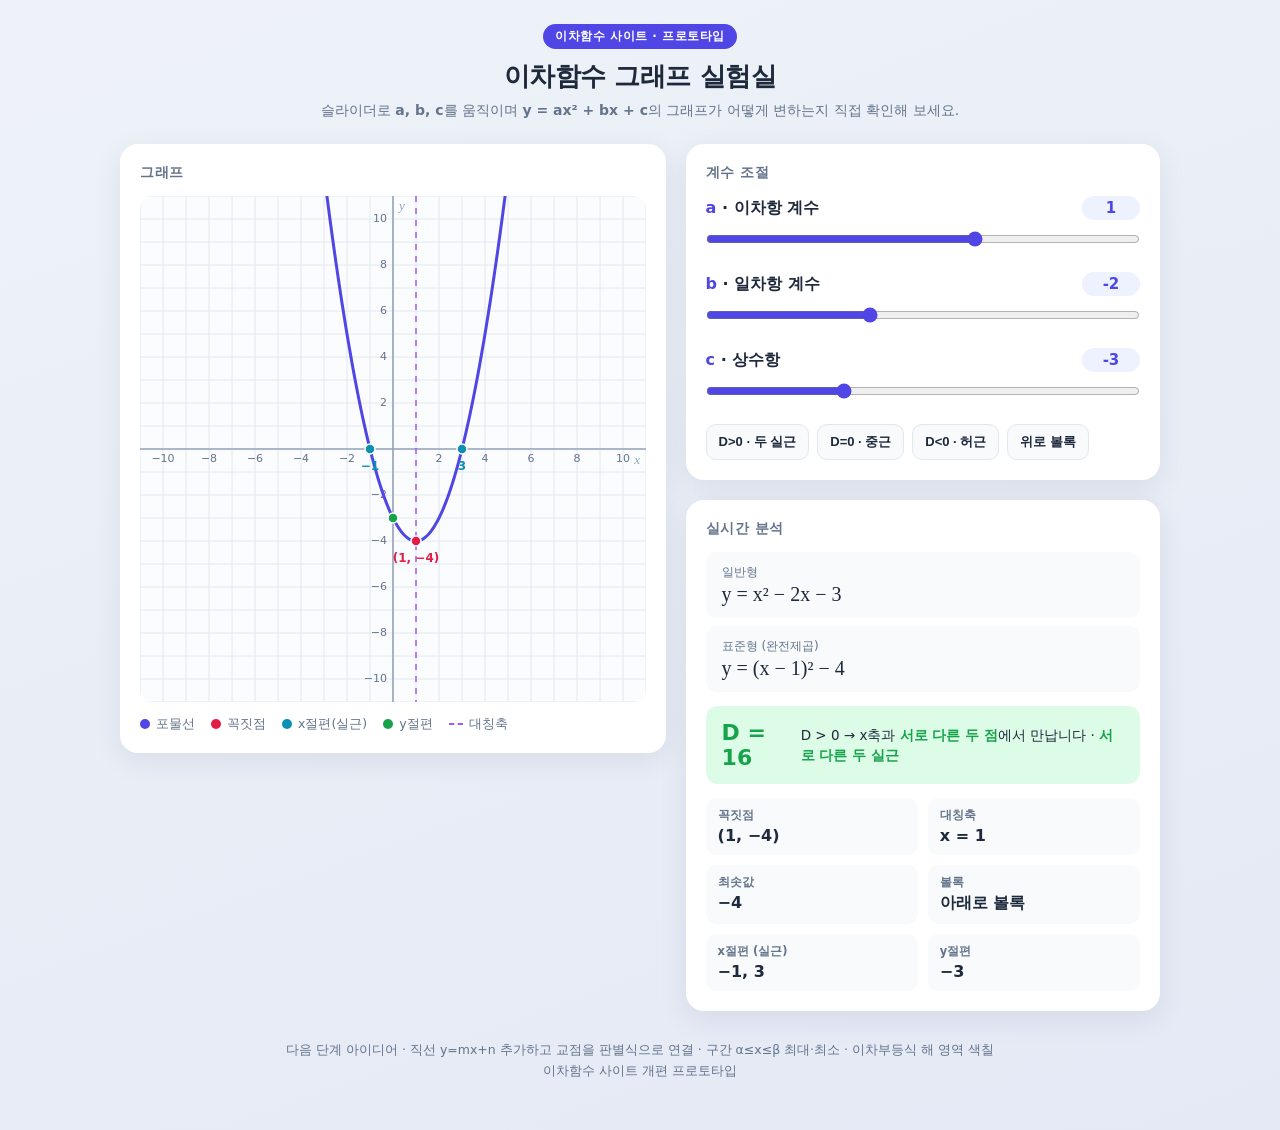
==== grapher.html @ b16ef1cd "Add interactive quadratic function grapher prototype 이차함수 사이트 개편의 핵심 기능 프로토타입. a·b·c 슬라이더로 y=ax²+bx+" ====
<!DOCTYPE html>
<html lang="ko">
<head>
<meta charset="UTF-8">
<meta name="viewport" content="width=device-width, initial-scale=1.0">
<title>이차함수 그래프 실험실</title>
<style>
    /* ===== 기본 리셋 ===== */
    * { margin: 0; padding: 0; box-sizing: border-box; }

    :root {
        --bg: #eef2f8;
        --card: #ffffff;
        --ink: #1e293b;
        --muted: #64748b;
        --line: #e2e8f0;
        --accent: #4f46e5;      /* 포물선 */
        --vertex: #e11d48;      /* 꼭짓점 */
        --root: #0891b2;        /* 근(x절편) */
        --yint: #16a34a;        /* y절편 */
        --axis-sym: #a855f7;    /* 대칭축 */
        --pos: #16a34a; --pos-bg: #dcfce7;
        --zero: #d97706; --zero-bg: #fef3c7;
        --neg: #e11d48; --neg-bg: #ffe4e6;
    }

    body {
        font-family: system-ui, 'Apple SD Gothic Neo', 'Malgun Gothic', sans-serif;
        background: linear-gradient(160deg, #eef2f8 0%, #e4e9f5 100%);
        color: var(--ink);
        min-height: 100vh;
        padding: 24px 16px 48px;
    }

    .wrap { max-width: 1040px; margin: 0 auto; }

    /* ===== 헤더 ===== */
    header { text-align: center; margin-bottom: 24px; }
    header h1 { font-size: 26px; letter-spacing: -0.5px; }
    header .tag {
        display: inline-block; margin-bottom: 10px; padding: 4px 12px;
        background: var(--accent); color: #fff; border-radius: 999px;
        font-size: 12px; font-weight: 700; letter-spacing: 0.5px;
    }
    header p { color: var(--muted); margin-top: 8px; font-size: 14px; }

    /* ===== 레이아웃 ===== */
    .layout { display: grid; grid-template-columns: 1fr; gap: 20px; }
    @media (min-width: 860px) {
        .layout { grid-template-columns: 1.15fr 1fr; align-items: start; }
    }

    .card {
        background: var(--card); border-radius: 18px; padding: 20px;
        box-shadow: 0 8px 30px rgba(30, 41, 59, 0.08);
    }
    .card h2 {
        font-size: 14px; color: var(--muted); font-weight: 700;
        margin-bottom: 14px; text-transform: uppercase; letter-spacing: 0.6px;
    }

    /* ===== 그래프 ===== */
    #graph {
        width: 100%; aspect-ratio: 1 / 1; display: block;
        border-radius: 12px; background: #fbfcfe;
    }
    .legend {
        display: flex; flex-wrap: wrap; gap: 12px 16px;
        margin-top: 14px; font-size: 12.5px; color: var(--muted);
    }
    .legend span { display: inline-flex; align-items: center; gap: 6px; }
    .dot { width: 10px; height: 10px; border-radius: 50%; display: inline-block; }
    .dash { width: 14px; height: 0; border-top: 2px dashed var(--axis-sym); display: inline-block; }

    /* ===== 슬라이더 ===== */
    .slider-row { margin-bottom: 18px; }
    .slider-row:last-child { margin-bottom: 0; }
    .slider-head {
        display: flex; justify-content: space-between; align-items: baseline;
        margin-bottom: 8px;
    }
    .slider-head label { font-weight: 700; font-size: 16px; }
    .slider-head .coef-name { color: var(--accent); }
    .chip {
        font-variant-numeric: tabular-nums; font-weight: 700;
        background: #eef2ff; color: var(--accent);
        padding: 3px 12px; border-radius: 999px; font-size: 15px; min-width: 58px; text-align: center;
    }
    input[type=range] { width: 100%; accent-color: var(--accent); height: 22px; cursor: pointer; }

    .presets { display: flex; flex-wrap: wrap; gap: 8px; margin-top: 18px; }
    .presets button {
        border: 1px solid var(--line); background: #f8fafc; color: var(--ink);
        padding: 8px 12px; border-radius: 10px; cursor: pointer; font-size: 13px;
        font-weight: 600; transition: all .15s ease;
    }
    .presets button:hover { border-color: var(--accent); color: var(--accent); background: #eef2ff; }

    /* ===== 정보 패널 ===== */
    .info-card { margin-top: 20px; }
    .formula {
        font-family: 'Cambria Math', 'Times New Roman', Georgia, serif;
        font-size: 20px; background: #f8fafc; border-radius: 10px;
        padding: 12px 16px; margin-bottom: 8px; overflow-x: auto; white-space: nowrap;
    }
    .formula .lbl { font-family: system-ui, sans-serif; font-size: 12px; color: var(--muted); display: block; margin-bottom: 2px; }

    .stat-grid { display: grid; grid-template-columns: 1fr 1fr; gap: 10px; margin-top: 14px; }
    .stat {
        background: #f8fafc; border-radius: 10px; padding: 10px 12px;
    }
    .stat .k { font-size: 11.5px; color: var(--muted); font-weight: 700; }
    .stat .v { font-size: 16px; font-weight: 700; margin-top: 3px; font-variant-numeric: tabular-nums; }

    .disc {
        margin-top: 14px; padding: 14px 16px; border-radius: 12px;
        display: flex; align-items: center; gap: 14px;
    }
    .disc.pos { background: var(--pos-bg); }
    .disc.zero { background: var(--zero-bg); }
    .disc.neg { background: var(--neg-bg); }
    .disc .big { font-size: 22px; font-weight: 800; font-variant-numeric: tabular-nums; }
    .disc.pos .big, .disc.pos .desc b { color: var(--pos); }
    .disc.zero .big, .disc.zero .desc b { color: var(--zero); }
    .disc.neg .big, .disc.neg .desc b { color: var(--neg); }
    .disc .desc { font-size: 13.5px; line-height: 1.5; }

    .warn { margin-top: 14px; padding: 12px 16px; border-radius: 10px;
        background: var(--zero-bg); color: var(--zero); font-weight: 700; font-size: 14px; display: none; }

    footer { text-align: center; color: var(--muted); font-size: 12.5px; margin-top: 28px; line-height: 1.7; }
    sup { font-size: 0.7em; }
</style>
</head>
<body>
<div class="wrap">
    <header>
        <span class="tag">이차함수 사이트 · 프로토타입</span>
        <h1>이차함수 그래프 실험실</h1>
        <p>슬라이더로 <b>a, b, c</b>를 움직이며 <b>y = ax² + bx + c</b>의 그래프가 어떻게 변하는지 직접 확인해 보세요.</p>
    </header>

    <div class="layout">
        <!-- 왼쪽: 그래프 -->
        <div class="card">
            <h2>그래프</h2>
            <canvas id="graph"></canvas>
            <div class="legend">
                <span><i class="dot" style="background:var(--accent)"></i>포물선</span>
                <span><i class="dot" style="background:var(--vertex)"></i>꼭짓점</span>
                <span><i class="dot" style="background:var(--root)"></i>x절편(실근)</span>
                <span><i class="dot" style="background:var(--yint)"></i>y절편</span>
                <span><i class="dash"></i>대칭축</span>
            </div>
        </div>

        <!-- 오른쪽: 컨트롤 + 정보 -->
        <div>
            <div class="card">
                <h2>계수 조절</h2>
                <div class="slider-row">
                    <div class="slider-head">
                        <label><span class="coef-name">a</span> · 이차항 계수</label>
                        <span class="chip" id="chip-a">1</span>
                    </div>
                    <input type="range" id="a" min="-4" max="4" step="0.5" value="1">
                </div>
                <div class="slider-row">
                    <div class="slider-head">
                        <label><span class="coef-name">b</span> · 일차항 계수</label>
                        <span class="chip" id="chip-b">-2</span>
                    </div>
                    <input type="range" id="b" min="-8" max="8" step="0.5" value="-2">
                </div>
                <div class="slider-row">
                    <div class="slider-head">
                        <label><span class="coef-name">c</span> · 상수항</label>
                        <span class="chip" id="chip-c">-3</span>
                    </div>
                    <input type="range" id="c" min="-8" max="8" step="0.5" value="-3">
                </div>

                <div class="presets">
                    <button data-a="1" data-b="-2" data-c="-3">D&gt;0 · 두 실근</button>
                    <button data-a="1" data-b="-2" data-c="1">D=0 · 중근</button>
                    <button data-a="1" data-b="0" data-c="2">D&lt;0 · 허근</button>
                    <button data-a="-1" data-b="2" data-c="1">위로 볼록</button>
                </div>
            </div>

            <div class="card info-card">
                <h2>실시간 분석</h2>
                <div class="formula"><span class="lbl">일반형</span><span id="f-general">y = x² − 2x − 3</span></div>
                <div class="formula"><span class="lbl">표준형 (완전제곱)</span><span id="f-standard">y = (x − 1)² − 4</span></div>

                <div class="disc pos" id="disc">
                    <div class="big" id="disc-val">D = 16</div>
                    <div class="desc" id="disc-desc"></div>
                </div>

                <div class="stat-grid">
                    <div class="stat"><div class="k">꼭짓점</div><div class="v" id="s-vertex">(1, −4)</div></div>
                    <div class="stat"><div class="k">대칭축</div><div class="v" id="s-axis">x = 1</div></div>
                    <div class="stat"><div class="k" id="s-ext-k">최솟값</div><div class="v" id="s-ext">−4</div></div>
                    <div class="stat"><div class="k">볼록</div><div class="v" id="s-convex">아래로 볼록</div></div>
                    <div class="stat"><div class="k">x절편 (실근)</div><div class="v" id="s-roots">−1, 3</div></div>
                    <div class="stat"><div class="k">y절편</div><div class="v" id="s-yint">−3</div></div>
                </div>

                <div class="warn" id="warn">⚠ a = 0 이면 이차함수가 아니에요 (직선이 됩니다).</div>
            </div>
        </div>
    </div>

    <footer>
        다음 단계 아이디어 · 직선 y=mx+n 추가하고 교점을 판별식으로 연결 · 구간 α≤x≤β 최대·최소 · 이차부등식 해 영역 색칠<br>
        이차함수 사이트 개편 프로토타입
    </footer>
</div>

<script>
/* ============================================================
   이차함수 그래프 실험실 - 메인 스크립트
   ============================================================ */
const canvas = document.getElementById('graph');
const ctx = canvas.getContext('2d');

/* 계수 상태 */
let a = 1, b = -2, c = -3;

const VIEW = 11;           // 화면 중심에서 가장자리까지 보이는 단위 수
let W, H, cx, cy, ppu;     // 캔버스 크기 / 원점 픽셀좌표 / 단위당 픽셀

/* ----- 숫자 포맷: 소수 2자리 반올림 후 정리 ----- */
function fmt(n) {
    // 부호에 무관하게 0에서 먼 쪽으로 반올림 (음수 .5 처리 일관성)
    const r = Math.sign(n) * Math.round(Math.abs(n) * 100) / 100;
    if (Object.is(r, -0) || r === 0) return '0';
    return String(r);
}
/* 음수 부호를 보기 좋은 − 로 */
const minus = s => String(s).replace('-', '−');

/* ----- 캔버스 크기(레티나 대응) ----- */
function resize() {
    const dpr = window.devicePixelRatio || 1;
    const size = canvas.clientWidth;
    W = size; H = size;
    canvas.width = size * dpr;
    canvas.height = size * dpr;
    ctx.setTransform(dpr, 0, 0, dpr, 0, 0);
    cx = W / 2; cy = H / 2;
    ppu = (Math.min(W, H) / 2) / VIEW;
    draw();
}

/* 월드 좌표 → 픽셀 좌표 */
const wx = x => cx + x * ppu;
const wy = y => cy - y * ppu;

/* ----- 그리드 & 축 ----- */
function drawGrid() {
    const xmin = Math.ceil(-cx / ppu), xmax = Math.floor((W - cx) / ppu);
    const ymin = Math.ceil(-(H - cy) / ppu), ymax = Math.floor(cy / ppu);

    ctx.lineWidth = 1;
    ctx.strokeStyle = '#e2e8f0';
    for (let i = xmin; i <= xmax; i++) {
        ctx.beginPath(); ctx.moveTo(wx(i), 0); ctx.lineTo(wx(i), H); ctx.stroke();
    }
    for (let j = ymin; j <= ymax; j++) {
        ctx.beginPath(); ctx.moveTo(0, wy(j)); ctx.lineTo(W, wy(j)); ctx.stroke();
    }

    /* 좌표축 */
    ctx.lineWidth = 1.6; ctx.strokeStyle = '#94a3b8';
    ctx.beginPath(); ctx.moveTo(0, cy); ctx.lineTo(W, cy); ctx.stroke();   // x축
    ctx.beginPath(); ctx.moveTo(cx, 0); ctx.lineTo(cx, H); ctx.stroke();   // y축

    /* 눈금 숫자 (2칸마다) */
    ctx.fillStyle = '#64748b'; ctx.font = '11px system-ui';
    ctx.textAlign = 'center'; ctx.textBaseline = 'top';
    for (let i = xmin; i <= xmax; i++) {
        if (i !== 0 && i % 2 === 0) ctx.fillText(minus(i), wx(i), cy + 5);
    }
    ctx.textAlign = 'right'; ctx.textBaseline = 'middle';
    for (let j = ymin; j <= ymax; j++) {
        if (j !== 0 && j % 2 === 0) ctx.fillText(minus(j), cx - 6, wy(j));
    }
    /* 축 이름 */
    ctx.fillStyle = '#94a3b8'; ctx.font = 'italic 13px Georgia';
    ctx.textAlign = 'right'; ctx.textBaseline = 'top';
    ctx.fillText('x', W - 6, cy + 5);
    ctx.textAlign = 'left'; ctx.textBaseline = 'top';
    ctx.fillText('y', cx + 6, 4);
}

/* ----- 포물선 ----- */
function drawCurve() {
    ctx.lineWidth = 3; ctx.strokeStyle = '#4f46e5';
    ctx.lineJoin = 'round';
    ctx.beginPath();
    let started = false;
    for (let px = 0; px <= W; px++) {
        const x = (px - cx) / ppu;
        const y = a * x * x + b * x + c;
        const py = wy(y);
        if (!started) { ctx.moveTo(px, py); started = true; }
        else ctx.lineTo(px, py);
    }
    ctx.stroke();
}

/* 점 + 라벨 */
function marker(x, y, color, label, dy) {
    const px = wx(x), py = wy(y);
    ctx.fillStyle = color;
    ctx.beginPath(); ctx.arc(px, py, 5, 0, Math.PI * 2); ctx.fill();
    ctx.strokeStyle = '#fff'; ctx.lineWidth = 1.5; ctx.stroke();
    if (label) {
        ctx.fillStyle = color; ctx.font = '700 12px system-ui';
        ctx.textAlign = 'center'; ctx.textBaseline = 'middle';
        ctx.fillText(label, px, py + (dy || -14));
    }
}

/* ----- 전체 그리기 ----- */
function draw() {
    ctx.clearRect(0, 0, W, H);
    drawGrid();

    const isQuad = Math.abs(a) > 1e-9;
    drawCurve();

    if (isQuad) {
        const p = -b / (2 * a);          // 꼭짓점 x
        const q = c - (b * b) / (4 * a); // 꼭짓점 y
        const D = b * b - 4 * a * c;

        /* 대칭축 (점선) */
        ctx.save();
        ctx.setLineDash([6, 6]); ctx.lineWidth = 1.5; ctx.strokeStyle = '#a855f7';
        ctx.beginPath(); ctx.moveTo(wx(p), 0); ctx.lineTo(wx(p), H); ctx.stroke();
        ctx.restore();

        /* 실근 (x절편) */
        if (D >= 0) {
            const s = Math.sqrt(D);
            const r1 = (-b - s) / (2 * a), r2 = (-b + s) / (2 * a);
            marker(r1, 0, '#0891b2', minus(fmt(r1)), 18);
            if (D > 0) marker(r2, 0, '#0891b2', minus(fmt(r2)), 18);
        }
        /* y절편 */
        marker(0, c, '#16a34a', null);
        /* 꼭짓점 */
        marker(p, q, '#e11d48', '(' + minus(fmt(p)) + ', ' + minus(fmt(q)) + ')', a > 0 ? 18 : -14);
    }

    updatePanel(isQuad);
}

/* ----- 식(일반형) 문자열 ----- */
function generalStr(a, b, c) {
    let s = 'y = ';
    s += (a === 1 ? 'x²' : a === -1 ? '−x²' : minus(fmt(a)) + 'x²');
    if (b !== 0) s += (b > 0 ? ' + ' : ' − ') + (Math.abs(b) === 1 ? '' : fmt(Math.abs(b))) + 'x';
    if (c !== 0) s += (c > 0 ? ' + ' : ' − ') + fmt(Math.abs(c));
    return s;
}
/* ----- 식(표준형) 문자열 ----- */
function standardStr(a, p, q) {
    let s = 'y = ';
    s += (a === 1 ? '' : a === -1 ? '−' : minus(fmt(a)));
    if (fmt(p) === '0') s += 'x²';
    else s += '(x ' + (p > 0 ? '− ' + fmt(p) : '+ ' + fmt(-p)) + ')²';
    if (fmt(q) !== '0') s += (q > 0 ? ' + ' : ' − ') + fmt(Math.abs(q));
    return s;
}

/* ----- 정보 패널 갱신 ----- */
function updatePanel(isQuad) {
    const warn = document.getElementById('warn');
    if (!isQuad) {
        warn.style.display = 'block';
        document.getElementById('f-general').textContent = 'y = ' +
            (b !== 0 ? (Math.abs(b) === 1 ? (b < 0 ? '−x' : 'x') : minus(fmt(b)) + 'x') : '') +
            (c !== 0 ? (b !== 0 ? (c > 0 ? ' + ' : ' − ') + fmt(Math.abs(c)) : minus(fmt(c))) : (b === 0 ? '0' : ''));
        document.getElementById('f-standard').textContent = '(직선)';
        const disc = document.getElementById('disc');
        disc.className = 'disc zero';
        document.getElementById('disc-val').textContent = '—';
        document.getElementById('disc-desc').innerHTML = '<b>일차함수</b>이므로 판별식이 없습니다.';
        ['s-vertex','s-axis','s-ext','s-convex','s-roots','s-yint'].forEach(id =>
            document.getElementById(id).textContent = '—');
        return;
    }
    warn.style.display = 'none';

    const p = -b / (2 * a);
    const q = c - (b * b) / (4 * a);
    const D = b * b - 4 * a * c;

    document.getElementById('f-general').textContent = generalStr(a, b, c);
    document.getElementById('f-standard').textContent = standardStr(a, p, q);

    /* 판별식 배지 */
    const disc = document.getElementById('disc');
    document.getElementById('disc-val').textContent = 'D = ' + minus(fmt(D));
    if (D > 0) {
        disc.className = 'disc pos';
        document.getElementById('disc-desc').innerHTML = 'D &gt; 0 → x축과 <b>서로 다른 두 점</b>에서 만납니다 · <b>서로 다른 두 실근</b>';
    } else if (D === 0) {
        disc.className = 'disc zero';
        document.getElementById('disc-desc').innerHTML = 'D = 0 → x축에 <b>접합니다</b> · <b>중근</b> (한 점에서 만남)';
    } else {
        disc.className = 'disc neg';
        document.getElementById('disc-desc').innerHTML = 'D &lt; 0 → x축과 <b>만나지 않습니다</b> · <b>서로 다른 두 허근</b>';
    }

    /* 통계 */
    document.getElementById('s-vertex').textContent = '(' + minus(fmt(p)) + ', ' + minus(fmt(q)) + ')';
    document.getElementById('s-axis').textContent = 'x = ' + minus(fmt(p));
    document.getElementById('s-ext-k').textContent = a > 0 ? '최솟값' : '최댓값';
    document.getElementById('s-ext').textContent = minus(fmt(q));
    document.getElementById('s-convex').textContent = a > 0 ? '아래로 볼록' : '위로 볼록';

    if (D > 0) {
        const s = Math.sqrt(D);
        const r1 = (-b - s) / (2 * a), r2 = (-b + s) / (2 * a);
        const lo = Math.min(r1, r2), hi = Math.max(r1, r2);
        document.getElementById('s-roots').textContent = minus(fmt(lo)) + ', ' + minus(fmt(hi));
    } else if (D === 0) {
        document.getElementById('s-roots').textContent = minus(fmt(p)) + ' (중근)';
    } else {
        const re = -b / (2 * a), im = Math.sqrt(-D) / (2 * Math.abs(a));
        document.getElementById('s-roots').textContent = minus(fmt(re)) + ' ± ' + fmt(im) + 'i';
    }
    document.getElementById('s-yint').textContent = minus(fmt(c));
}

/* ----- 슬라이더 연결 ----- */
function bind(id, setter) {
    const el = document.getElementById(id);
    const chip = document.getElementById('chip-' + id);
    el.addEventListener('input', () => {
        setter(parseFloat(el.value));
        chip.textContent = minus(el.value);
        draw();
    });
}
bind('a', v => a = v);
bind('b', v => b = v);
bind('c', v => c = v);

/* ----- 프리셋 버튼 ----- */
document.querySelectorAll('.presets button').forEach(btn => {
    btn.addEventListener('click', () => {
        a = parseFloat(btn.dataset.a);
        b = parseFloat(btn.dataset.b);
        c = parseFloat(btn.dataset.c);
        ['a', 'b', 'c'].forEach(id => {
            const el = document.getElementById(id);
            el.value = { a, b, c }[id];
            document.getElementById('chip-' + id).textContent = minus(el.value);
        });
        draw();
    });
});

window.addEventListener('resize', resize);
resize();
</script>
</body>
</html>
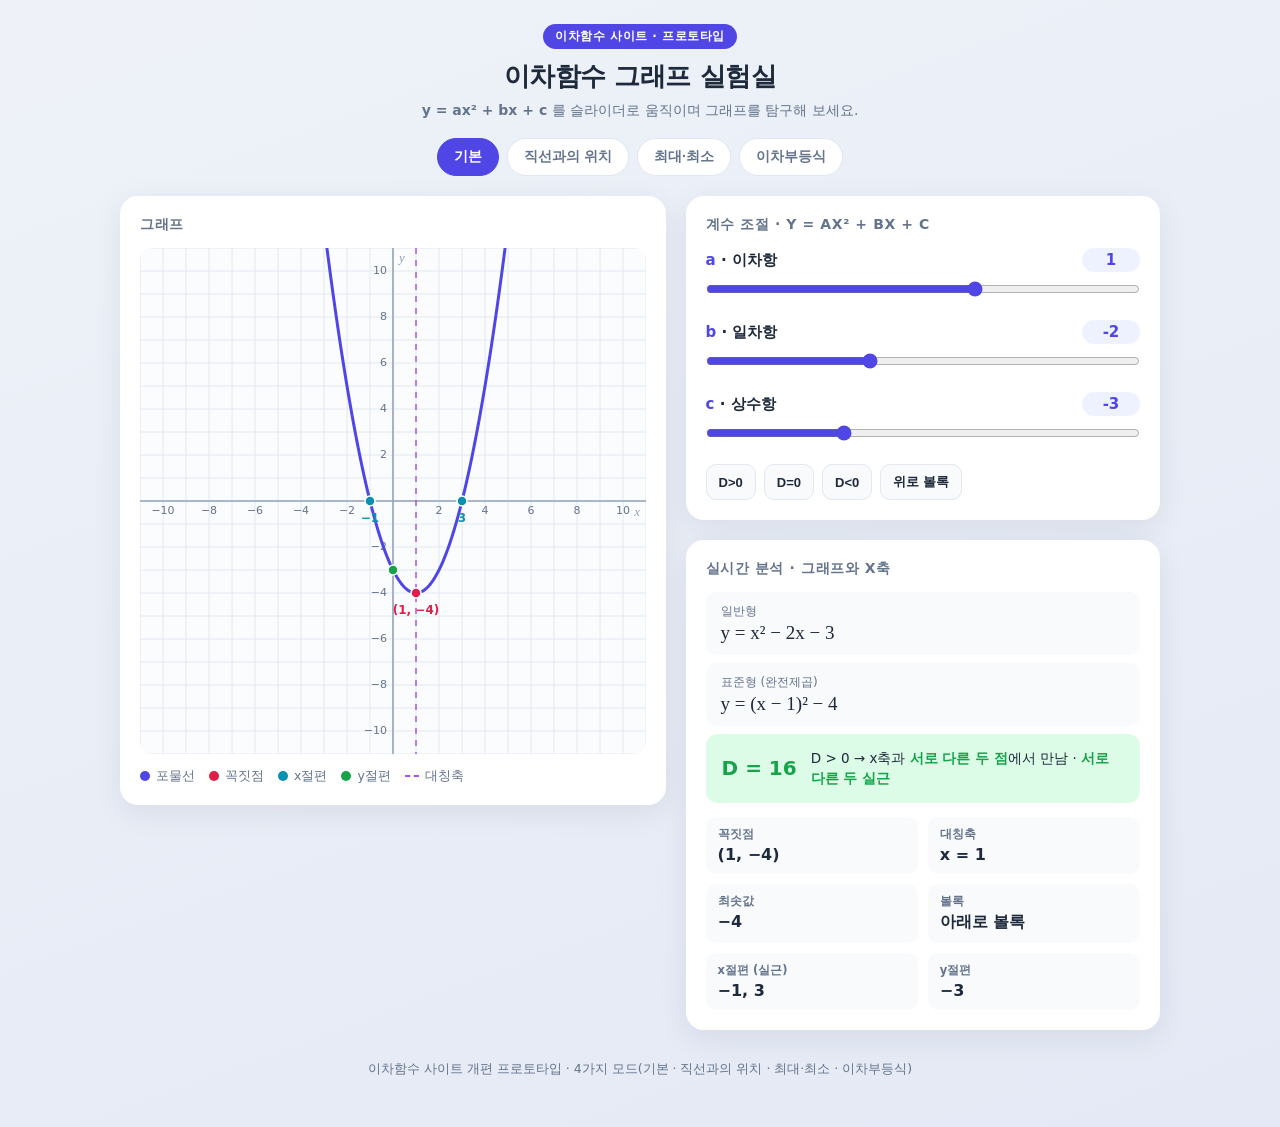
==== commit afcdc5df: "Expand grapher with line/max-min/inequality modes 그래퍼에 4가지 모드 탭 추가: - 직선과의 위치: y=mx+n 교점을 판별식 D′로 (서" ====
--- a/grapher.html
+++ b/grapher.html
@@ -5,131 +5,97 @@
 <meta name="viewport" content="width=device-width, initial-scale=1.0">
 <title>이차함수 그래프 실험실</title>
 <style>
-    /* ===== 기본 리셋 ===== */
     * { margin: 0; padding: 0; box-sizing: border-box; }
-
     :root {
-        --bg: #eef2f8;
-        --card: #ffffff;
-        --ink: #1e293b;
-        --muted: #64748b;
-        --line: #e2e8f0;
-        --accent: #4f46e5;      /* 포물선 */
-        --vertex: #e11d48;      /* 꼭짓점 */
-        --root: #0891b2;        /* 근(x절편) */
-        --yint: #16a34a;        /* y절편 */
-        --axis-sym: #a855f7;    /* 대칭축 */
-        --pos: #16a34a; --pos-bg: #dcfce7;
-        --zero: #d97706; --zero-bg: #fef3c7;
-        --neg: #e11d48; --neg-bg: #ffe4e6;
-    }
-
+        --bg: #eef2f8; --card: #ffffff; --ink: #1e293b; --muted: #64748b; --line: #e2e8f0;
+        --accent: #4f46e5; --vertex: #e11d48; --root: #0891b2; --yint: #16a34a; --axis-sym: #a855f7;
+        --line-c: #f59e0b; --xpt: #ea580c;
+        --pos: #16a34a; --pos-bg: #dcfce7; --zero: #d97706; --zero-bg: #fef3c7; --neg: #e11d48; --neg-bg: #ffe4e6;
+    }
     body {
         font-family: system-ui, 'Apple SD Gothic Neo', 'Malgun Gothic', sans-serif;
         background: linear-gradient(160deg, #eef2f8 0%, #e4e9f5 100%);
-        color: var(--ink);
-        min-height: 100vh;
-        padding: 24px 16px 48px;
-    }
-
+        color: var(--ink); min-height: 100vh; padding: 24px 16px 48px;
+    }
     .wrap { max-width: 1040px; margin: 0 auto; }
 
-    /* ===== 헤더 ===== */
-    header { text-align: center; margin-bottom: 24px; }
+    header { text-align: center; margin-bottom: 18px; }
     header h1 { font-size: 26px; letter-spacing: -0.5px; }
-    header .tag {
-        display: inline-block; margin-bottom: 10px; padding: 4px 12px;
-        background: var(--accent); color: #fff; border-radius: 999px;
-        font-size: 12px; font-weight: 700; letter-spacing: 0.5px;
-    }
+    header .tag { display: inline-block; margin-bottom: 10px; padding: 4px 12px; background: var(--accent);
+        color: #fff; border-radius: 999px; font-size: 12px; font-weight: 700; letter-spacing: 0.5px; }
     header p { color: var(--muted); margin-top: 8px; font-size: 14px; }
 
-    /* ===== 레이아웃 ===== */
+    /* 모드 탭 */
+    .tabs { display: flex; flex-wrap: wrap; gap: 8px; justify-content: center; margin-bottom: 20px; }
+    .tab {
+        border: 1px solid var(--line); background: #fff; color: var(--muted);
+        padding: 9px 16px; border-radius: 999px; cursor: pointer; font-size: 14px; font-weight: 700;
+        transition: all .15s ease;
+    }
+    .tab:hover { border-color: var(--accent); color: var(--accent); }
+    .tab.active { background: var(--accent); color: #fff; border-color: var(--accent); }
+
     .layout { display: grid; grid-template-columns: 1fr; gap: 20px; }
-    @media (min-width: 860px) {
-        .layout { grid-template-columns: 1.15fr 1fr; align-items: start; }
-    }
-
-    .card {
-        background: var(--card); border-radius: 18px; padding: 20px;
-        box-shadow: 0 8px 30px rgba(30, 41, 59, 0.08);
-    }
-    .card h2 {
-        font-size: 14px; color: var(--muted); font-weight: 700;
-        margin-bottom: 14px; text-transform: uppercase; letter-spacing: 0.6px;
-    }
-
-    /* ===== 그래프 ===== */
-    #graph {
-        width: 100%; aspect-ratio: 1 / 1; display: block;
-        border-radius: 12px; background: #fbfcfe;
-    }
-    .legend {
-        display: flex; flex-wrap: wrap; gap: 12px 16px;
-        margin-top: 14px; font-size: 12.5px; color: var(--muted);
-    }
+    @media (min-width: 860px) { .layout { grid-template-columns: 1.15fr 1fr; align-items: start; } }
+
+    .card { background: var(--card); border-radius: 18px; padding: 20px; box-shadow: 0 8px 30px rgba(30,41,59,0.08); }
+    .card + .card { margin-top: 20px; }
+    .card h2 { font-size: 14px; color: var(--muted); font-weight: 700; margin-bottom: 14px;
+        text-transform: uppercase; letter-spacing: 0.6px; }
+
+    #graph { width: 100%; aspect-ratio: 1 / 1; display: block; border-radius: 12px; background: #fbfcfe; }
+    .legend { display: flex; flex-wrap: wrap; gap: 10px 14px; margin-top: 14px; font-size: 12.5px; color: var(--muted); }
     .legend span { display: inline-flex; align-items: center; gap: 6px; }
     .dot { width: 10px; height: 10px; border-radius: 50%; display: inline-block; }
     .dash { width: 14px; height: 0; border-top: 2px dashed var(--axis-sym); display: inline-block; }
-
-    /* ===== 슬라이더 ===== */
-    .slider-row { margin-bottom: 18px; }
+    .bar { width: 12px; height: 10px; border-radius: 2px; display: inline-block; }
+
+    .slider-row { margin-bottom: 16px; }
     .slider-row:last-child { margin-bottom: 0; }
-    .slider-head {
-        display: flex; justify-content: space-between; align-items: baseline;
-        margin-bottom: 8px;
-    }
-    .slider-head label { font-weight: 700; font-size: 16px; }
+    .slider-head { display: flex; justify-content: space-between; align-items: baseline; margin-bottom: 6px; }
+    .slider-head label { font-weight: 700; font-size: 15px; }
     .slider-head .coef-name { color: var(--accent); }
-    .chip {
-        font-variant-numeric: tabular-nums; font-weight: 700;
-        background: #eef2ff; color: var(--accent);
-        padding: 3px 12px; border-radius: 999px; font-size: 15px; min-width: 58px; text-align: center;
-    }
+    .chip { font-variant-numeric: tabular-nums; font-weight: 700; background: #eef2ff; color: var(--accent);
+        padding: 3px 12px; border-radius: 999px; font-size: 15px; min-width: 58px; text-align: center; }
     input[type=range] { width: 100%; accent-color: var(--accent); height: 22px; cursor: pointer; }
 
-    .presets { display: flex; flex-wrap: wrap; gap: 8px; margin-top: 18px; }
-    .presets button {
+    .presets { display: flex; flex-wrap: wrap; gap: 8px; margin-top: 16px; }
+    .presets button, .ineq-btns button {
         border: 1px solid var(--line); background: #f8fafc; color: var(--ink);
-        padding: 8px 12px; border-radius: 10px; cursor: pointer; font-size: 13px;
-        font-weight: 600; transition: all .15s ease;
-    }
-    .presets button:hover { border-color: var(--accent); color: var(--accent); background: #eef2ff; }
-
-    /* ===== 정보 패널 ===== */
-    .info-card { margin-top: 20px; }
-    .formula {
-        font-family: 'Cambria Math', 'Times New Roman', Georgia, serif;
-        font-size: 20px; background: #f8fafc; border-radius: 10px;
-        padding: 12px 16px; margin-bottom: 8px; overflow-x: auto; white-space: nowrap;
-    }
+        padding: 8px 12px; border-radius: 10px; cursor: pointer; font-size: 13px; font-weight: 600; transition: all .15s ease; }
+    .presets button:hover, .ineq-btns button:hover { border-color: var(--accent); color: var(--accent); background: #eef2ff; }
+    .ineq-btns { display: grid; grid-template-columns: repeat(4,1fr); gap: 8px; }
+    .ineq-btns button.active { background: var(--accent); color: #fff; border-color: var(--accent); }
+
+    .mode-ctrl { display: none; }
+    .hint { font-size: 12.5px; color: var(--muted); margin-top: 10px; line-height: 1.5; }
+
+    .formula { font-family: 'Cambria Math','Times New Roman',Georgia,serif; font-size: 19px; background: #f8fafc;
+        border-radius: 10px; padding: 11px 15px; margin-bottom: 8px; overflow-x: auto; white-space: nowrap; }
     .formula .lbl { font-family: system-ui, sans-serif; font-size: 12px; color: var(--muted); display: block; margin-bottom: 2px; }
 
     .stat-grid { display: grid; grid-template-columns: 1fr 1fr; gap: 10px; margin-top: 14px; }
-    .stat {
-        background: #f8fafc; border-radius: 10px; padding: 10px 12px;
-    }
+    .stat { background: #f8fafc; border-radius: 10px; padding: 10px 12px; }
+    .stat.wide { grid-column: 1 / -1; }
     .stat .k { font-size: 11.5px; color: var(--muted); font-weight: 700; }
     .stat .v { font-size: 16px; font-weight: 700; margin-top: 3px; font-variant-numeric: tabular-nums; }
 
-    .disc {
-        margin-top: 14px; padding: 14px 16px; border-radius: 12px;
-        display: flex; align-items: center; gap: 14px;
-    }
-    .disc.pos { background: var(--pos-bg); }
-    .disc.zero { background: var(--zero-bg); }
-    .disc.neg { background: var(--neg-bg); }
-    .disc .big { font-size: 22px; font-weight: 800; font-variant-numeric: tabular-nums; }
+    .disc { margin-top: 6px; padding: 14px 16px; border-radius: 12px; display: flex; align-items: center; gap: 14px; }
+    .disc.pos { background: var(--pos-bg); } .disc.zero { background: var(--zero-bg); } .disc.neg { background: var(--neg-bg); }
+    .disc .big { font-size: 20px; font-weight: 800; font-variant-numeric: tabular-nums; white-space: nowrap; }
     .disc.pos .big, .disc.pos .desc b { color: var(--pos); }
     .disc.zero .big, .disc.zero .desc b { color: var(--zero); }
     .disc.neg .big, .disc.neg .desc b { color: var(--neg); }
     .disc .desc { font-size: 13.5px; line-height: 1.5; }
 
-    .warn { margin-top: 14px; padding: 12px 16px; border-radius: 10px;
-        background: var(--zero-bg); color: var(--zero); font-weight: 700; font-size: 14px; display: none; }
+    .sol { margin-top: 6px; padding: 16px; border-radius: 12px; background: #eef2ff; text-align: center; }
+    .sol .k { font-size: 12px; color: var(--muted); font-weight: 700; }
+    .sol .v { font-size: 22px; font-weight: 800; color: var(--accent); margin-top: 6px; font-variant-numeric: tabular-nums; }
+
+    .warn { margin-top: 12px; padding: 12px 16px; border-radius: 10px; background: var(--zero-bg);
+        color: var(--zero); font-weight: 700; font-size: 14px; }
 
     footer { text-align: center; color: var(--muted); font-size: 12.5px; margin-top: 28px; line-height: 1.7; }
-    sup { font-size: 0.7em; }
 </style>
 </head>
 <body>
@@ -137,185 +103,179 @@
     <header>
         <span class="tag">이차함수 사이트 · 프로토타입</span>
         <h1>이차함수 그래프 실험실</h1>
-        <p>슬라이더로 <b>a, b, c</b>를 움직이며 <b>y = ax² + bx + c</b>의 그래프가 어떻게 변하는지 직접 확인해 보세요.</p>
+        <p><b>y = ax² + bx + c</b> 를 슬라이더로 움직이며 그래프를 탐구해 보세요.</p>
     </header>
+
+    <div class="tabs" id="tabs">
+        <button class="tab active" data-mode="basic">기본</button>
+        <button class="tab" data-mode="line">직선과의 위치</button>
+        <button class="tab" data-mode="minmax">최대·최소</button>
+        <button class="tab" data-mode="ineq">이차부등식</button>
+    </div>
 
     <div class="layout">
         <!-- 왼쪽: 그래프 -->
         <div class="card">
             <h2>그래프</h2>
             <canvas id="graph"></canvas>
-            <div class="legend">
-                <span><i class="dot" style="background:var(--accent)"></i>포물선</span>
-                <span><i class="dot" style="background:var(--vertex)"></i>꼭짓점</span>
-                <span><i class="dot" style="background:var(--root)"></i>x절편(실근)</span>
-                <span><i class="dot" style="background:var(--yint)"></i>y절편</span>
-                <span><i class="dash"></i>대칭축</span>
-            </div>
+            <div class="legend" id="legend"></div>
         </div>
 
         <!-- 오른쪽: 컨트롤 + 정보 -->
         <div>
             <div class="card">
-                <h2>계수 조절</h2>
+                <h2>계수 조절 · y = ax² + bx + c</h2>
                 <div class="slider-row">
-                    <div class="slider-head">
-                        <label><span class="coef-name">a</span> · 이차항 계수</label>
-                        <span class="chip" id="chip-a">1</span>
+                    <div class="slider-head"><label><span class="coef-name">a</span> · 이차항</label><span class="chip" id="chip-a">1</span></div>
+                    <input type="range" id="a" min="-4" max="4" step="0.5" value="1">
+                </div>
+                <div class="slider-row">
+                    <div class="slider-head"><label><span class="coef-name">b</span> · 일차항</label><span class="chip" id="chip-b">-2</span></div>
+                    <input type="range" id="b" min="-8" max="8" step="0.5" value="-2">
+                </div>
+                <div class="slider-row">
+                    <div class="slider-head"><label><span class="coef-name">c</span> · 상수항</label><span class="chip" id="chip-c">-3</span></div>
+                    <input type="range" id="c" min="-8" max="8" step="0.5" value="-3">
+                </div>
+                <div class="presets">
+                    <button data-a="1" data-b="-2" data-c="-3">D&gt;0</button>
+                    <button data-a="1" data-b="-2" data-c="1">D=0</button>
+                    <button data-a="1" data-b="0" data-c="2">D&lt;0</button>
+                    <button data-a="-1" data-b="2" data-c="1">위로 볼록</button>
+                </div>
+
+                <!-- 직선 모드 컨트롤 -->
+                <div class="mode-ctrl" id="ctrl-line" style="margin-top:18px;border-top:1px solid var(--line);padding-top:16px">
+                    <div class="slider-row">
+                        <div class="slider-head"><label style="color:var(--line-c)">m · 직선 기울기</label><span class="chip" id="chip-m" style="background:#fef3c7;color:#b45309">1</span></div>
+                        <input type="range" id="m" min="-6" max="6" step="0.5" value="1" style="accent-color:var(--line-c)">
                     </div>
-                    <input type="range" id="a" min="-4" max="4" step="0.5" value="1">
-                </div>
-                <div class="slider-row">
-                    <div class="slider-head">
-                        <label><span class="coef-name">b</span> · 일차항 계수</label>
-                        <span class="chip" id="chip-b">-2</span>
+                    <div class="slider-row">
+                        <div class="slider-head"><label style="color:var(--line-c)">n · 직선 y절편</label><span class="chip" id="chip-n" style="background:#fef3c7;color:#b45309">0</span></div>
+                        <input type="range" id="n" min="-8" max="8" step="0.5" value="0" style="accent-color:var(--line-c)">
                     </div>
-                    <input type="range" id="b" min="-8" max="8" step="0.5" value="-2">
-                </div>
-                <div class="slider-row">
-                    <div class="slider-head">
-                        <label><span class="coef-name">c</span> · 상수항</label>
-                        <span class="chip" id="chip-c">-3</span>
+                    <p class="hint">직선 <b>y = mx + n</b> 과 포물선의 교점은 <b>ax²+(b−m)x+(c−n)=0</b> 의 실근. 판별식 D′ 로 위치 관계가 결정됩니다.</p>
+                </div>
+
+                <!-- 최대·최소 모드 컨트롤 -->
+                <div class="mode-ctrl" id="ctrl-minmax" style="margin-top:18px;border-top:1px solid var(--line);padding-top:16px">
+                    <div class="slider-row">
+                        <div class="slider-head"><label>α · 구간 왼쪽 끝</label><span class="chip" id="chip-alpha">-1</span></div>
+                        <input type="range" id="alpha" min="-8" max="8" step="0.5" value="-1">
                     </div>
-                    <input type="range" id="c" min="-8" max="8" step="0.5" value="-3">
-                </div>
-
-                <div class="presets">
-                    <button data-a="1" data-b="-2" data-c="-3">D&gt;0 · 두 실근</button>
-                    <button data-a="1" data-b="-2" data-c="1">D=0 · 중근</button>
-                    <button data-a="1" data-b="0" data-c="2">D&lt;0 · 허근</button>
-                    <button data-a="-1" data-b="2" data-c="1">위로 볼록</button>
+                    <div class="slider-row">
+                        <div class="slider-head"><label>β · 구간 오른쪽 끝</label><span class="chip" id="chip-beta">3</span></div>
+                        <input type="range" id="beta" min="-8" max="8" step="0.5" value="3">
+                    </div>
+                    <p class="hint">구간 <b>α ≤ x ≤ β</b> 에서의 최댓값·최솟값. 꼭짓점이 구간 안/밖인지에 따라 값이 달라집니다.</p>
+                </div>
+
+                <!-- 이차부등식 모드 컨트롤 -->
+                <div class="mode-ctrl" id="ctrl-ineq" style="margin-top:18px;border-top:1px solid var(--line);padding-top:16px">
+                    <div class="ineq-btns" id="ineq-btns">
+                        <button data-type="gt" class="active">&gt; 0</button>
+                        <button data-type="ge">≥ 0</button>
+                        <button data-type="lt">&lt; 0</button>
+                        <button data-type="le">≤ 0</button>
+                    </div>
+                    <p class="hint">부등식을 만족하는 <b>x의 범위</b>가 그래프에 색칠됩니다. (a·판별식·등호에 따라 해가 달라짐)</p>
                 </div>
             </div>
 
-            <div class="card info-card">
-                <h2>실시간 분석</h2>
-                <div class="formula"><span class="lbl">일반형</span><span id="f-general">y = x² − 2x − 3</span></div>
-                <div class="formula"><span class="lbl">표준형 (완전제곱)</span><span id="f-standard">y = (x − 1)² − 4</span></div>
-
-                <div class="disc pos" id="disc">
-                    <div class="big" id="disc-val">D = 16</div>
-                    <div class="desc" id="disc-desc"></div>
-                </div>
-
-                <div class="stat-grid">
-                    <div class="stat"><div class="k">꼭짓점</div><div class="v" id="s-vertex">(1, −4)</div></div>
-                    <div class="stat"><div class="k">대칭축</div><div class="v" id="s-axis">x = 1</div></div>
-                    <div class="stat"><div class="k" id="s-ext-k">최솟값</div><div class="v" id="s-ext">−4</div></div>
-                    <div class="stat"><div class="k">볼록</div><div class="v" id="s-convex">아래로 볼록</div></div>
-                    <div class="stat"><div class="k">x절편 (실근)</div><div class="v" id="s-roots">−1, 3</div></div>
-                    <div class="stat"><div class="k">y절편</div><div class="v" id="s-yint">−3</div></div>
-                </div>
-
-                <div class="warn" id="warn">⚠ a = 0 이면 이차함수가 아니에요 (직선이 됩니다).</div>
+            <div class="card">
+                <h2 id="analysis-title">실시간 분석</h2>
+                <div id="analysis"></div>
             </div>
         </div>
     </div>
 
-    <footer>
-        다음 단계 아이디어 · 직선 y=mx+n 추가하고 교점을 판별식으로 연결 · 구간 α≤x≤β 최대·최소 · 이차부등식 해 영역 색칠<br>
-        이차함수 사이트 개편 프로토타입
-    </footer>
+    <footer>이차함수 사이트 개편 프로토타입 · 4가지 모드(기본 · 직선과의 위치 · 최대·최소 · 이차부등식)</footer>
 </div>
 
 <script>
 /* ============================================================
-   이차함수 그래프 실험실 - 메인 스크립트
+   이차함수 그래프 실험실
    ============================================================ */
 const canvas = document.getElementById('graph');
 const ctx = canvas.getContext('2d');
 
-/* 계수 상태 */
-let a = 1, b = -2, c = -3;
-
-const VIEW = 11;           // 화면 중심에서 가장자리까지 보이는 단위 수
-let W, H, cx, cy, ppu;     // 캔버스 크기 / 원점 픽셀좌표 / 단위당 픽셀
-
-/* ----- 숫자 포맷: 소수 2자리 반올림 후 정리 ----- */
-function fmt(n) {
-    // 부호에 무관하게 0에서 먼 쪽으로 반올림 (음수 .5 처리 일관성)
-    const r = Math.sign(n) * Math.round(Math.abs(n) * 100) / 100;
+/* ---- 상태 ---- */
+let a = 1, b = -2, c = -3;   // 포물선
+let m = 1, n = 0;            // 직선
+let alpha = -1, beta = 3;    // 구간
+let ineqType = 'gt';         // 부등식 종류
+let mode = 'basic';
+
+const f = x => a * x * x + b * x + c;
+
+const VIEW = 11;
+let W, H, cx, cy, ppu;
+
+/* ---- 유틸 ---- */
+function fmt(v) {
+    const r = Math.sign(v) * Math.round(Math.abs(v) * 100) / 100;
     if (Object.is(r, -0) || r === 0) return '0';
     return String(r);
 }
-/* 음수 부호를 보기 좋은 − 로 */
-const minus = s => String(s).replace('-', '−');
-
-/* ----- 캔버스 크기(레티나 대응) ----- */
+const minus = s => String(s).replace(/-/g, '−');
+
+/* ---- 캔버스(레티나) ---- */
 function resize() {
     const dpr = window.devicePixelRatio || 1;
     const size = canvas.clientWidth;
     W = size; H = size;
-    canvas.width = size * dpr;
-    canvas.height = size * dpr;
+    canvas.width = size * dpr; canvas.height = size * dpr;
     ctx.setTransform(dpr, 0, 0, dpr, 0, 0);
     cx = W / 2; cy = H / 2;
     ppu = (Math.min(W, H) / 2) / VIEW;
     draw();
 }
-
-/* 월드 좌표 → 픽셀 좌표 */
 const wx = x => cx + x * ppu;
 const wy = y => cy - y * ppu;
-
-/* ----- 그리드 & 축 ----- */
+const visL = () => (0 - cx) / ppu;
+const visR = () => (W - cx) / ppu;
+
+/* ---- 그리드 & 축 ---- */
 function drawGrid() {
     const xmin = Math.ceil(-cx / ppu), xmax = Math.floor((W - cx) / ppu);
     const ymin = Math.ceil(-(H - cy) / ppu), ymax = Math.floor(cy / ppu);
-
-    ctx.lineWidth = 1;
-    ctx.strokeStyle = '#e2e8f0';
-    for (let i = xmin; i <= xmax; i++) {
-        ctx.beginPath(); ctx.moveTo(wx(i), 0); ctx.lineTo(wx(i), H); ctx.stroke();
-    }
-    for (let j = ymin; j <= ymax; j++) {
-        ctx.beginPath(); ctx.moveTo(0, wy(j)); ctx.lineTo(W, wy(j)); ctx.stroke();
-    }
-
-    /* 좌표축 */
+    ctx.lineWidth = 1; ctx.strokeStyle = '#e2e8f0';
+    for (let i = xmin; i <= xmax; i++) { ctx.beginPath(); ctx.moveTo(wx(i), 0); ctx.lineTo(wx(i), H); ctx.stroke(); }
+    for (let j = ymin; j <= ymax; j++) { ctx.beginPath(); ctx.moveTo(0, wy(j)); ctx.lineTo(W, wy(j)); ctx.stroke(); }
     ctx.lineWidth = 1.6; ctx.strokeStyle = '#94a3b8';
-    ctx.beginPath(); ctx.moveTo(0, cy); ctx.lineTo(W, cy); ctx.stroke();   // x축
-    ctx.beginPath(); ctx.moveTo(cx, 0); ctx.lineTo(cx, H); ctx.stroke();   // y축
-
-    /* 눈금 숫자 (2칸마다) */
+    ctx.beginPath(); ctx.moveTo(0, cy); ctx.lineTo(W, cy); ctx.stroke();
+    ctx.beginPath(); ctx.moveTo(cx, 0); ctx.lineTo(cx, H); ctx.stroke();
     ctx.fillStyle = '#64748b'; ctx.font = '11px system-ui';
     ctx.textAlign = 'center'; ctx.textBaseline = 'top';
-    for (let i = xmin; i <= xmax; i++) {
-        if (i !== 0 && i % 2 === 0) ctx.fillText(minus(i), wx(i), cy + 5);
-    }
+    for (let i = xmin; i <= xmax; i++) if (i !== 0 && i % 2 === 0) ctx.fillText(minus(i), wx(i), cy + 5);
     ctx.textAlign = 'right'; ctx.textBaseline = 'middle';
-    for (let j = ymin; j <= ymax; j++) {
-        if (j !== 0 && j % 2 === 0) ctx.fillText(minus(j), cx - 6, wy(j));
-    }
-    /* 축 이름 */
+    for (let j = ymin; j <= ymax; j++) if (j !== 0 && j % 2 === 0) ctx.fillText(minus(j), cx - 6, wy(j));
     ctx.fillStyle = '#94a3b8'; ctx.font = 'italic 13px Georgia';
-    ctx.textAlign = 'right'; ctx.textBaseline = 'top';
-    ctx.fillText('x', W - 6, cy + 5);
-    ctx.textAlign = 'left'; ctx.textBaseline = 'top';
-    ctx.fillText('y', cx + 6, 4);
-}
-
-/* ----- 포물선 ----- */
-function drawCurve() {
-    ctx.lineWidth = 3; ctx.strokeStyle = '#4f46e5';
-    ctx.lineJoin = 'round';
+    ctx.textAlign = 'right'; ctx.textBaseline = 'top'; ctx.fillText('x', W - 6, cy + 5);
+    ctx.textAlign = 'left'; ctx.fillText('y', cx + 6, 4);
+}
+
+/* ---- 포물선 (전체/부분) ---- */
+function drawCurve(color, width, xlo, xhi) {
+    const lo = xlo === undefined ? visL() : Math.max(xlo, visL());
+    const hi = xhi === undefined ? visR() : Math.min(xhi, visR());
+    if (hi < lo) return;
+    ctx.lineWidth = width; ctx.strokeStyle = color; ctx.lineJoin = 'round';
     ctx.beginPath();
     let started = false;
-    for (let px = 0; px <= W; px++) {
+    for (let px = Math.floor(wx(lo)); px <= Math.ceil(wx(hi)); px++) {
         const x = (px - cx) / ppu;
-        const y = a * x * x + b * x + c;
-        const py = wy(y);
-        if (!started) { ctx.moveTo(px, py); started = true; }
-        else ctx.lineTo(px, py);
+        if (x < lo || x > hi) continue;
+        const py = wy(f(x));
+        if (!started) { ctx.moveTo(px, py); started = true; } else ctx.lineTo(px, py);
     }
     ctx.stroke();
 }
 
-/* 점 + 라벨 */
+/* ---- 마커 ---- */
 function marker(x, y, color, label, dy) {
     const px = wx(x), py = wy(y);
-    ctx.fillStyle = color;
-    ctx.beginPath(); ctx.arc(px, py, 5, 0, Math.PI * 2); ctx.fill();
+    ctx.fillStyle = color; ctx.beginPath(); ctx.arc(px, py, 5, 0, Math.PI * 2); ctx.fill();
     ctx.strokeStyle = '#fff'; ctx.lineWidth = 1.5; ctx.stroke();
     if (label) {
         ctx.fillStyle = color; ctx.font = '700 12px system-ui';
@@ -323,148 +283,280 @@
         ctx.fillText(label, px, py + (dy || -14));
     }
 }
-
-/* ----- 전체 그리기 ----- */
-function draw() {
-    ctx.clearRect(0, 0, W, H);
-    drawGrid();
-
-    const isQuad = Math.abs(a) > 1e-9;
-    drawCurve();
-
-    if (isQuad) {
-        const p = -b / (2 * a);          // 꼭짓점 x
-        const q = c - (b * b) / (4 * a); // 꼭짓점 y
-        const D = b * b - 4 * a * c;
-
-        /* 대칭축 (점선) */
-        ctx.save();
-        ctx.setLineDash([6, 6]); ctx.lineWidth = 1.5; ctx.strokeStyle = '#a855f7';
-        ctx.beginPath(); ctx.moveTo(wx(p), 0); ctx.lineTo(wx(p), H); ctx.stroke();
-        ctx.restore();
-
-        /* 실근 (x절편) */
-        if (D >= 0) {
-            const s = Math.sqrt(D);
-            const r1 = (-b - s) / (2 * a), r2 = (-b + s) / (2 * a);
-            marker(r1, 0, '#0891b2', minus(fmt(r1)), 18);
-            if (D > 0) marker(r2, 0, '#0891b2', minus(fmt(r2)), 18);
+function markerOpen(x, y, color) {
+    const px = wx(x), py = wy(y);
+    ctx.fillStyle = '#fff'; ctx.strokeStyle = color; ctx.lineWidth = 2.5;
+    ctx.beginPath(); ctx.arc(px, py, 5, 0, Math.PI * 2); ctx.fill(); ctx.stroke();
+}
+function vline(x, color, dash) {
+    ctx.save(); if (dash) ctx.setLineDash(dash);
+    ctx.lineWidth = 1.5; ctx.strokeStyle = color;
+    ctx.beginPath(); ctx.moveTo(wx(x), 0); ctx.lineTo(wx(x), H); ctx.stroke(); ctx.restore();
+}
+
+/* ============================================================
+   이차부등식 해 계산
+   ============================================================ */
+function solveIneq(a, b, c, type) {
+    const D = b * b - 4 * a * c;
+    const eq = (type === 'ge' || type === 'le');
+    const wantPos = (type === 'gt' || type === 'ge');
+    const INF = 1e9;
+    if (D > 0) {
+        const s = Math.sqrt(D);
+        let r1 = (-b - s) / (2 * a), r2 = (-b + s) / (2 * a);
+        if (r1 > r2) { const t = r1; r1 = r2; r2 = t; }
+        const posOutside = a > 0;              // a>0 이면 근 바깥에서 f>0
+        const takeOutside = (wantPos === posOutside);
+        const lt = eq ? '≤' : '<', gt = eq ? '≥' : '>';
+        if (takeOutside)
+            return { text: `x ${lt} ${minus(fmt(r1))} 또는 x ${gt} ${minus(fmt(r2))}`, bands: [[-INF, r1], [r2, INF]], marks: [{ x: r1, closed: eq }, { x: r2, closed: eq }] };
+        return { text: `${minus(fmt(r1))} ${lt} x ${lt} ${minus(fmt(r2))}`, bands: [[r1, r2]], marks: [{ x: r1, closed: eq }, { x: r2, closed: eq }] };
+    }
+    if (D === 0) {
+        const r = -b / (2 * a);
+        const posSide = a > 0;                 // a>0: f≥0 (근에서만 0)
+        if (wantPos === posSide) {
+            if (eq) return { text: '모든 실수', bands: [[-INF, INF]], marks: [] };
+            return { text: `${minus(fmt(r))} 이 아닌 모든 실수`, bands: [[-INF, r], [r, INF]], marks: [{ x: r, closed: false }] };
+        } else {
+            if (eq) return { text: `x = ${minus(fmt(r))}`, bands: [], marks: [{ x: r, closed: true }] };
+            return { text: '해가 없다', bands: [], marks: [] };
         }
-        /* y절편 */
-        marker(0, c, '#16a34a', null);
-        /* 꼭짓점 */
-        marker(p, q, '#e11d48', '(' + minus(fmt(p)) + ', ' + minus(fmt(q)) + ')', a > 0 ? 18 : -14);
-    }
-
-    updatePanel(isQuad);
-}
-
-/* ----- 식(일반형) 문자열 ----- */
+    }
+    // D < 0 : 부호 일정 (= sign a)
+    const holds = (wantPos === (a > 0));
+    return holds ? { text: '모든 실수', bands: [[-INF, INF]], marks: [] } : { text: '해가 없다', bands: [], marks: [] };
+}
+
+/* ============================================================
+   문자열 빌더
+   ============================================================ */
 function generalStr(a, b, c) {
-    let s = 'y = ';
-    s += (a === 1 ? 'x²' : a === -1 ? '−x²' : minus(fmt(a)) + 'x²');
+    let s = (a === 1 ? 'x²' : a === -1 ? '−x²' : minus(fmt(a)) + 'x²');
     if (b !== 0) s += (b > 0 ? ' + ' : ' − ') + (Math.abs(b) === 1 ? '' : fmt(Math.abs(b))) + 'x';
     if (c !== 0) s += (c > 0 ? ' + ' : ' − ') + fmt(Math.abs(c));
     return s;
 }
-/* ----- 식(표준형) 문자열 ----- */
 function standardStr(a, p, q) {
-    let s = 'y = ';
-    s += (a === 1 ? '' : a === -1 ? '−' : minus(fmt(a)));
+    let s = 'y = ' + (a === 1 ? '' : a === -1 ? '−' : minus(fmt(a)));
     if (fmt(p) === '0') s += 'x²';
     else s += '(x ' + (p > 0 ? '− ' + fmt(p) : '+ ' + fmt(-p)) + ')²';
     if (fmt(q) !== '0') s += (q > 0 ? ' + ' : ' − ') + fmt(Math.abs(q));
     return s;
 }
-
-/* ----- 정보 패널 갱신 ----- */
+function lineStr(m, n) {
+    if (m === 0) return 'y = ' + (n === 0 ? '0' : minus(fmt(n)));
+    let s = 'y = ' + (m === 1 ? 'x' : m === -1 ? '−x' : minus(fmt(m)) + 'x');
+    if (n !== 0) s += (n > 0 ? ' + ' : ' − ') + fmt(Math.abs(n));
+    return s;
+}
+function combinedStr(a, B, C) {
+    let s = (a === 1 ? 'x²' : a === -1 ? '−x²' : minus(fmt(a)) + 'x²');
+    if (B !== 0) s += (B > 0 ? ' + ' : ' − ') + (Math.abs(B) === 1 ? '' : fmt(Math.abs(B))) + 'x';
+    if (C !== 0) s += (C > 0 ? ' + ' : ' − ') + fmt(Math.abs(C));
+    return s + ' = 0';
+}
+function discBadge(label, val, desc) {
+    const cls = val > 0 ? 'pos' : val === 0 ? 'zero' : 'neg';
+    return `<div class="disc ${cls}"><div class="big">${label} = ${minus(fmt(val))}</div><div class="desc">${desc}</div></div>`;
+}
+
+/* ============================================================
+   그리기 (모드별)
+   ============================================================ */
+function draw() {
+    ctx.clearRect(0, 0, W, H);
+    drawGrid();
+    const isQuad = Math.abs(a) > 1e-9;
+
+    if (isQuad && mode === 'ineq') {
+        const sol = solveIneq(a, b, c, ineqType);
+        ctx.fillStyle = 'rgba(225,29,72,0.10)';
+        for (const [lo, hi] of sol.bands) {
+            const x0 = Math.max(lo, visL()), x1 = Math.min(hi, visR());
+            if (x1 > x0) ctx.fillRect(wx(x0), 0, wx(x1) - wx(x0), H);
+        }
+    }
+    if (isQuad && mode === 'minmax') {
+        const lo = Math.min(alpha, beta), hi = Math.max(alpha, beta);
+        ctx.fillStyle = 'rgba(79,70,229,0.10)';
+        ctx.fillRect(wx(lo), 0, wx(hi) - wx(lo), H);
+        vline(lo, '#a5b4fc', [5, 5]); vline(hi, '#a5b4fc', [5, 5]);
+    }
+
+    drawCurve('#4f46e5', 3);   // 기본 포물선
+
+    if (!isQuad) { updatePanel(false); return; }
+
+    if (mode === 'basic') {
+        const p = -b / (2 * a), q = c - (b * b) / (4 * a), D = b * b - 4 * a * c;
+        vline(p, '#a855f7', [6, 6]);
+        if (D >= 0) {
+            const s = Math.sqrt(D), r1 = (-b - s) / (2 * a), r2 = (-b + s) / (2 * a);
+            marker(r1, 0, '#0891b2', minus(fmt(r1)), 18);
+            if (D > 0) marker(r2, 0, '#0891b2', minus(fmt(r2)), 18);
+        }
+        marker(0, c, '#16a34a', null);
+        marker(p, q, '#e11d48', '(' + minus(fmt(p)) + ', ' + minus(fmt(q)) + ')', a > 0 ? 18 : -14);
+    }
+    else if (mode === 'line') {
+        // 직선
+        ctx.lineWidth = 2.5; ctx.strokeStyle = '#f59e0b';
+        ctx.beginPath(); ctx.moveTo(wx(visL()), wy(m * visL() + n)); ctx.lineTo(wx(visR()), wy(m * visR() + n)); ctx.stroke();
+        // 교점
+        const A = a, B = b - m, C = c - n, D = B * B - 4 * A * C;
+        if (D >= 0) {
+            const s = Math.sqrt(D), x1 = (-B - s) / (2 * A), x2 = (-B + s) / (2 * A);
+            marker(x1, f(x1), '#ea580c', null);
+            if (D > 0) marker(x2, f(x2), '#ea580c', null);
+        }
+    }
+    else if (mode === 'minmax') {
+        const lo = Math.min(alpha, beta), hi = Math.max(alpha, beta);
+        const p = -b / (2 * a);
+        const cand = [{ x: lo, y: f(lo) }, { x: hi, y: f(hi) }];
+        if (p >= lo && p <= hi) cand.push({ x: p, y: f(p) });
+        let mx = cand[0], mn = cand[0];
+        for (const c2 of cand) { if (c2.y > mx.y) mx = c2; if (c2.y < mn.y) mn = c2; }
+        drawCurve('#4f46e5', 4, lo, hi);   // 구간 강조
+        marker(mx.x, mx.y, '#e11d48', '최대', -14);
+        marker(mn.x, mn.y, '#0891b2', '최소', 18);
+    }
+    else if (mode === 'ineq') {
+        const sol = solveIneq(a, b, c, ineqType);
+        for (const [lo, hi] of sol.bands) drawCurve('#e11d48', 4, lo, hi);
+        for (const mk of sol.marks) { if (mk.closed) marker(mk.x, 0, '#e11d48', null); else markerOpen(mk.x, 0, '#e11d48'); }
+    }
+    updatePanel(true);
+}
+
+/* ============================================================
+   정보 패널
+   ============================================================ */
 function updatePanel(isQuad) {
-    const warn = document.getElementById('warn');
+    const box = document.getElementById('analysis');
+    const title = document.getElementById('analysis-title');
+    updateLegend();
     if (!isQuad) {
-        warn.style.display = 'block';
-        document.getElementById('f-general').textContent = 'y = ' +
-            (b !== 0 ? (Math.abs(b) === 1 ? (b < 0 ? '−x' : 'x') : minus(fmt(b)) + 'x') : '') +
-            (c !== 0 ? (b !== 0 ? (c > 0 ? ' + ' : ' − ') + fmt(Math.abs(c)) : minus(fmt(c))) : (b === 0 ? '0' : ''));
-        document.getElementById('f-standard').textContent = '(직선)';
-        const disc = document.getElementById('disc');
-        disc.className = 'disc zero';
-        document.getElementById('disc-val').textContent = '—';
-        document.getElementById('disc-desc').innerHTML = '<b>일차함수</b>이므로 판별식이 없습니다.';
-        ['s-vertex','s-axis','s-ext','s-convex','s-roots','s-yint'].forEach(id =>
-            document.getElementById(id).textContent = '—');
+        title.textContent = '실시간 분석';
+        box.innerHTML = `<div class="warn">⚠ a = 0 이면 이차함수가 아니에요 (직선이 됩니다). a 를 0이 아닌 값으로 옮겨 보세요.</div>`;
         return;
     }
-    warn.style.display = 'none';
-
-    const p = -b / (2 * a);
-    const q = c - (b * b) / (4 * a);
-    const D = b * b - 4 * a * c;
-
-    document.getElementById('f-general').textContent = generalStr(a, b, c);
-    document.getElementById('f-standard').textContent = standardStr(a, p, q);
-
-    /* 판별식 배지 */
-    const disc = document.getElementById('disc');
-    document.getElementById('disc-val').textContent = 'D = ' + minus(fmt(D));
-    if (D > 0) {
-        disc.className = 'disc pos';
-        document.getElementById('disc-desc').innerHTML = 'D &gt; 0 → x축과 <b>서로 다른 두 점</b>에서 만납니다 · <b>서로 다른 두 실근</b>';
-    } else if (D === 0) {
-        disc.className = 'disc zero';
-        document.getElementById('disc-desc').innerHTML = 'D = 0 → x축에 <b>접합니다</b> · <b>중근</b> (한 점에서 만남)';
-    } else {
-        disc.className = 'disc neg';
-        document.getElementById('disc-desc').innerHTML = 'D &lt; 0 → x축과 <b>만나지 않습니다</b> · <b>서로 다른 두 허근</b>';
-    }
-
-    /* 통계 */
-    document.getElementById('s-vertex').textContent = '(' + minus(fmt(p)) + ', ' + minus(fmt(q)) + ')';
-    document.getElementById('s-axis').textContent = 'x = ' + minus(fmt(p));
-    document.getElementById('s-ext-k').textContent = a > 0 ? '최솟값' : '최댓값';
-    document.getElementById('s-ext').textContent = minus(fmt(q));
-    document.getElementById('s-convex').textContent = a > 0 ? '아래로 볼록' : '위로 볼록';
-
-    if (D > 0) {
-        const s = Math.sqrt(D);
-        const r1 = (-b - s) / (2 * a), r2 = (-b + s) / (2 * a);
-        const lo = Math.min(r1, r2), hi = Math.max(r1, r2);
-        document.getElementById('s-roots').textContent = minus(fmt(lo)) + ', ' + minus(fmt(hi));
-    } else if (D === 0) {
-        document.getElementById('s-roots').textContent = minus(fmt(p)) + ' (중근)';
-    } else {
-        const re = -b / (2 * a), im = Math.sqrt(-D) / (2 * Math.abs(a));
-        document.getElementById('s-roots').textContent = minus(fmt(re)) + ' ± ' + fmt(im) + 'i';
-    }
-    document.getElementById('s-yint').textContent = minus(fmt(c));
-}
-
-/* ----- 슬라이더 연결 ----- */
+    const p = -b / (2 * a), q = c - (b * b) / (4 * a), D = b * b - 4 * a * c;
+    const formulas = `<div class="formula"><span class="lbl">일반형</span>y = ${generalStr(a, b, c)}</div>
+        <div class="formula"><span class="lbl">표준형 (완전제곱)</span>${standardStr(a, p, q)}</div>`;
+
+    if (mode === 'basic') {
+        title.textContent = '실시간 분석 · 그래프와 x축';
+        const desc = D > 0 ? 'D &gt; 0 → x축과 <b>서로 다른 두 점</b>에서 만남 · <b>서로 다른 두 실근</b>'
+            : D === 0 ? 'D = 0 → x축에 <b>접한다</b> · <b>중근</b>'
+            : 'D &lt; 0 → x축과 <b>만나지 않음</b> · <b>서로 다른 두 허근</b>';
+        let roots;
+        if (D > 0) { const s = Math.sqrt(D); roots = [(-b - s) / (2 * a), (-b + s) / (2 * a)].sort((x, y) => x - y).map(v => minus(fmt(v))).join(', '); }
+        else if (D === 0) roots = minus(fmt(p)) + ' (중근)';
+        else roots = minus(fmt(-b / (2 * a))) + ' ± ' + fmt(Math.sqrt(-D) / (2 * Math.abs(a))) + 'i';
+        box.innerHTML = formulas + discBadge('D', D, desc) + `<div class="stat-grid">
+            <div class="stat"><div class="k">꼭짓점</div><div class="v">(${minus(fmt(p))}, ${minus(fmt(q))})</div></div>
+            <div class="stat"><div class="k">대칭축</div><div class="v">x = ${minus(fmt(p))}</div></div>
+            <div class="stat"><div class="k">${a > 0 ? '최솟값' : '최댓값'}</div><div class="v">${minus(fmt(q))}</div></div>
+            <div class="stat"><div class="k">볼록</div><div class="v">${a > 0 ? '아래로 볼록' : '위로 볼록'}</div></div>
+            <div class="stat"><div class="k">x절편 (실근)</div><div class="v">${roots}</div></div>
+            <div class="stat"><div class="k">y절편</div><div class="v">${minus(fmt(c))}</div></div></div>`;
+    }
+    else if (mode === 'line') {
+        title.textContent = '실시간 분석 · 직선과의 위치 관계';
+        const A = a, B = b - m, C = c - n, D2 = B * B - 4 * A * C;
+        const desc = D2 > 0 ? "D′ &gt; 0 → <b>서로 다른 두 점</b>에서 만난다"
+            : D2 === 0 ? "D′ = 0 → <b>한 점에서 만난다 (접한다)</b>"
+            : "D′ &lt; 0 → <b>만나지 않는다</b>";
+        let pts;
+        if (D2 > 0) { const s = Math.sqrt(D2), x1 = (-B - s) / (2 * A), x2 = (-B + s) / (2 * A);
+            const lo = Math.min(x1, x2), hi = Math.max(x1, x2);
+            pts = `(${minus(fmt(lo))}, ${minus(fmt(f(lo)))}), (${minus(fmt(hi))}, ${minus(fmt(f(hi)))})`; }
+        else if (D2 === 0) { const x1 = -B / (2 * A); pts = `(${minus(fmt(x1))}, ${minus(fmt(f(x1)))}) · 접점`; }
+        else pts = '없음';
+        box.innerHTML = formulas +
+            `<div class="formula"><span class="lbl">직선</span>${lineStr(m, n)}</div>
+             <div class="formula"><span class="lbl">교점 방정식 (연립)</span>${combinedStr(A, B, C)}</div>` +
+            discBadge('D′', D2, desc) +
+            `<div class="stat-grid"><div class="stat wide"><div class="k">교점 좌표</div><div class="v">${pts}</div></div></div>`;
+    }
+    else if (mode === 'minmax') {
+        title.textContent = '실시간 분석 · 구간에서의 최대·최소';
+        const lo = Math.min(alpha, beta), hi = Math.max(alpha, beta);
+        const cand = [{ x: lo, y: f(lo) }, { x: hi, y: f(hi) }];
+        const pIn = (p >= lo && p <= hi);
+        if (pIn) cand.push({ x: p, y: f(p) });
+        let mx = cand[0], mn = cand[0];
+        for (const c2 of cand) { if (c2.y > mx.y) mx = c2; if (c2.y < mn.y) mn = c2; }
+        const note = pIn ? `꼭짓점 x = ${minus(fmt(p))} 이 구간 <b>안</b>에 있음 → ${a > 0 ? '최솟값' : '최댓값'}은 꼭짓점에서`
+            : `꼭짓점 x = ${minus(fmt(p))} 이 구간 <b>밖</b>에 있음 → 양 끝점에서 최대·최소`;
+        box.innerHTML = formulas +
+            `<div class="formula"><span class="lbl">구간</span>${minus(fmt(lo))} ≤ x ≤ ${minus(fmt(hi))}</div>
+             <div class="stat-grid">
+             <div class="stat"><div class="k" style="color:var(--vertex)">최댓값</div><div class="v">${minus(fmt(mx.y))} <span style="font-size:12px;color:var(--muted)">(x=${minus(fmt(mx.x))})</span></div></div>
+             <div class="stat"><div class="k" style="color:var(--root)">최솟값</div><div class="v">${minus(fmt(mn.y))} <span style="font-size:12px;color:var(--muted)">(x=${minus(fmt(mn.x))})</span></div></div>
+             <div class="stat wide"><div class="k">경우</div><div class="v" style="font-size:13.5px;font-weight:600;line-height:1.5">${note}</div></div></div>`;
+    }
+    else if (mode === 'ineq') {
+        title.textContent = '실시간 분석 · 이차부등식의 해';
+        const sym = { gt: '&gt; 0', ge: '≥ 0', lt: '&lt; 0', le: '≤ 0' }[ineqType];
+        const sol = solveIneq(a, b, c, ineqType);
+        const desc = D > 0 ? 'D &gt; 0 · 서로 다른 두 실근' : D === 0 ? 'D = 0 · 중근' : 'D &lt; 0 · 실근 없음';
+        box.innerHTML = formulas +
+            `<div class="formula"><span class="lbl">부등식</span>${generalStr(a, b, c)} ${sym}</div>
+             <div class="sol"><div class="k">해</div><div class="v">${sol.text}</div></div>` +
+            discBadge('D', D, desc);
+    }
+}
+
+/* 범례 (모드별) */
+function updateLegend() {
+    const L = document.getElementById('legend');
+    const item = (color, label, shape) =>
+        `<span><i class="${shape || 'dot'}" style="${shape === 'dash' ? '' : 'background:' + color}"></i>${label}</span>`;
+    let h = `<span><i class="dot" style="background:var(--accent)"></i>포물선</span>`;
+    if (mode === 'basic') h += item('var(--vertex)', '꼭짓점') + item('var(--root)', 'x절편') + item('var(--yint)', 'y절편') + `<span><i class="dash"></i>대칭축</span>`;
+    else if (mode === 'line') h += `<span><i class="bar" style="background:var(--line-c)"></i>직선 y=mx+n</span>` + item('var(--xpt)', '교점');
+    else if (mode === 'minmax') h += `<span><i class="bar" style="background:#c7d2fe"></i>구간 [α,β]</span>` + item('var(--vertex)', '최대') + item('var(--root)', '최소');
+    else if (mode === 'ineq') h += `<span><i class="bar" style="background:#fecdd3"></i>해 영역</span>` + item('var(--neg)', '만족 구간');
+    L.innerHTML = h;
+}
+
+/* ============================================================
+   입력 연결
+   ============================================================ */
 function bind(id, setter) {
-    const el = document.getElementById(id);
-    const chip = document.getElementById('chip-' + id);
-    el.addEventListener('input', () => {
-        setter(parseFloat(el.value));
-        chip.textContent = minus(el.value);
-        draw();
-    });
-}
-bind('a', v => a = v);
-bind('b', v => b = v);
-bind('c', v => c = v);
-
-/* ----- 프리셋 버튼 ----- */
-document.querySelectorAll('.presets button').forEach(btn => {
-    btn.addEventListener('click', () => {
-        a = parseFloat(btn.dataset.a);
-        b = parseFloat(btn.dataset.b);
-        c = parseFloat(btn.dataset.c);
-        ['a', 'b', 'c'].forEach(id => {
-            const el = document.getElementById(id);
-            el.value = { a, b, c }[id];
-            document.getElementById('chip-' + id).textContent = minus(el.value);
-        });
-        draw();
-    });
+    const el = document.getElementById(id), chip = document.getElementById('chip-' + id);
+    el.addEventListener('input', () => { setter(parseFloat(el.value)); if (chip) chip.textContent = minus(el.value); draw(); });
+}
+bind('a', v => a = v); bind('b', v => b = v); bind('c', v => c = v);
+bind('m', v => m = v); bind('n', v => n = v);
+bind('alpha', v => alpha = v); bind('beta', v => beta = v);
+
+document.querySelectorAll('.presets button').forEach(btn => btn.addEventListener('click', () => {
+    a = parseFloat(btn.dataset.a); b = parseFloat(btn.dataset.b); c = parseFloat(btn.dataset.c);
+    ['a', 'b', 'c'].forEach(id => { const el = document.getElementById(id); el.value = { a, b, c }[id]; document.getElementById('chip-' + id).textContent = minus(el.value); });
+    draw();
+}));
+
+document.getElementById('ineq-btns').addEventListener('click', e => {
+    if (e.target.tagName !== 'BUTTON') return;
+    ineqType = e.target.dataset.type;
+    document.querySelectorAll('#ineq-btns button').forEach(b2 => b2.classList.toggle('active', b2 === e.target));
+    draw();
+});
+
+/* 모드 탭 */
+document.getElementById('tabs').addEventListener('click', e => {
+    if (!e.target.classList.contains('tab')) return;
+    mode = e.target.dataset.mode;
+    document.querySelectorAll('.tab').forEach(t => t.classList.toggle('active', t === e.target));
+    document.querySelectorAll('.mode-ctrl').forEach(el => el.style.display = 'none');
+    const ctrl = document.getElementById('ctrl-' + mode);
+    if (ctrl) ctrl.style.display = 'block';
+    draw();
 });
 
 window.addEventListener('resize', resize);
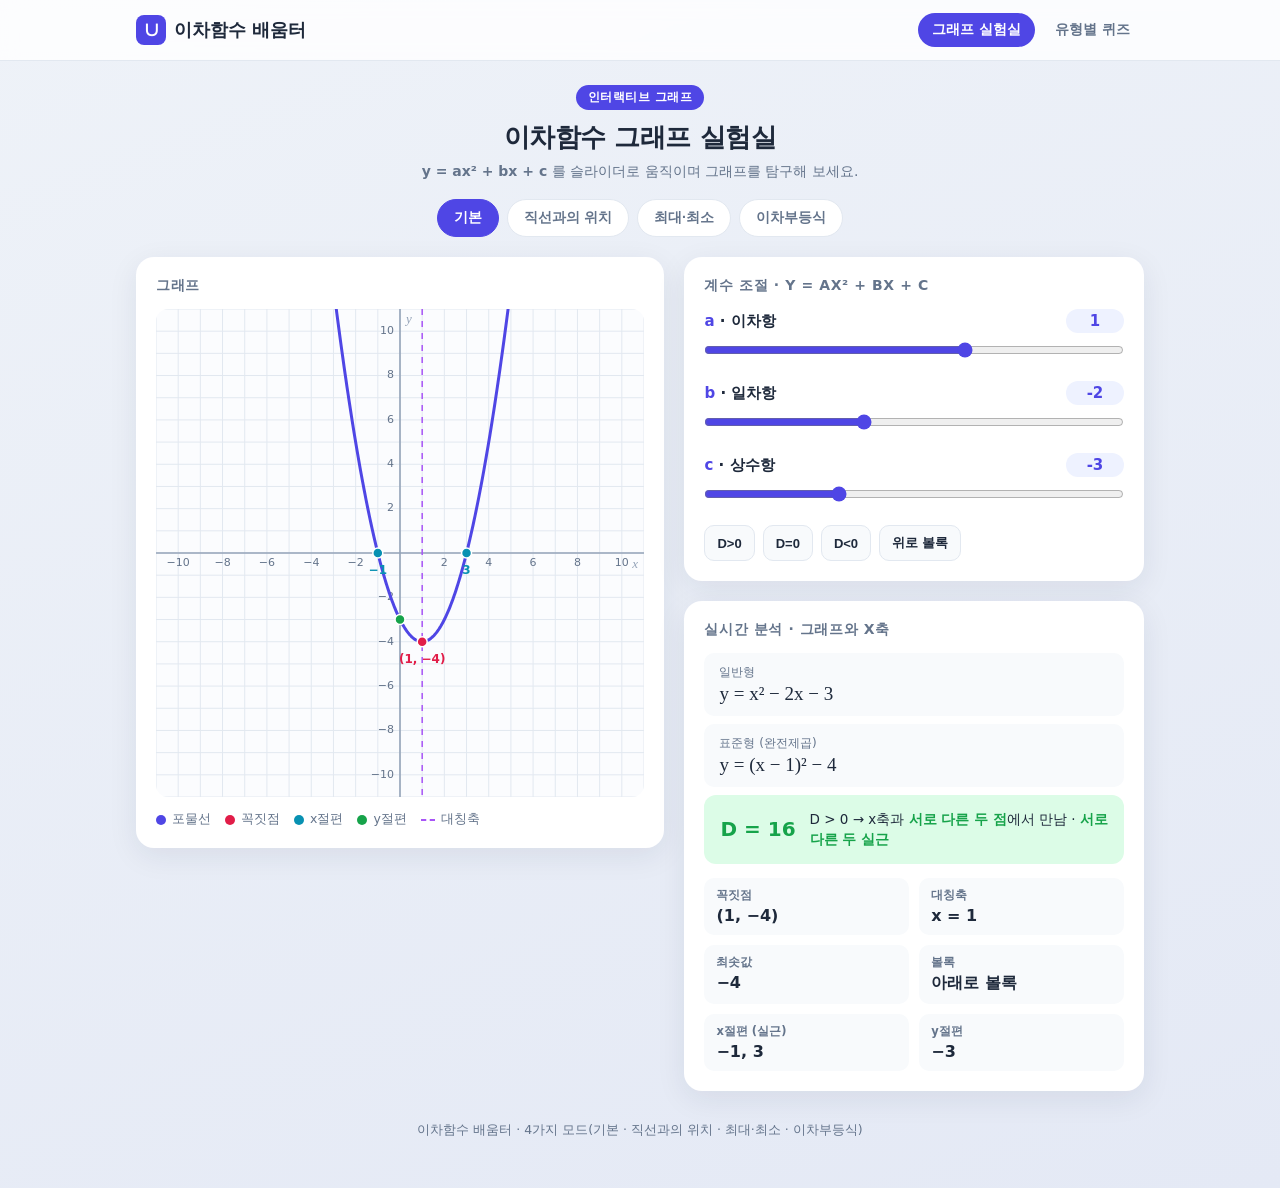
==== commit 05aa4088: "Reorganize into unified quadratic-function site 기존 학년별 공식 암기 퀴즈를 이차함수 전문 학습 사이트로 통합: - index.html: 랜" ====
--- a/grapher.html
+++ b/grapher.html
@@ -15,9 +15,22 @@
     body {
         font-family: system-ui, 'Apple SD Gothic Neo', 'Malgun Gothic', sans-serif;
         background: linear-gradient(160deg, #eef2f8 0%, #e4e9f5 100%);
-        color: var(--ink); min-height: 100vh; padding: 24px 16px 48px;
-    }
-    .wrap { max-width: 1040px; margin: 0 auto; }
+        color: var(--ink); min-height: 100vh; padding: 0 0 48px;
+    }
+    .wrap { max-width: 1040px; margin: 0 auto; padding: 0 16px; }
+
+    /* 상단 네비게이션 (사이트 공용) */
+    .navbar { background: rgba(255,255,255,0.8); backdrop-filter: blur(8px); border-bottom: 1px solid var(--line);
+        position: sticky; top: 0; z-index: 10; margin-bottom: 24px; }
+    .navbar .wrap { display: flex; align-items: center; justify-content: space-between; height: 60px; }
+    .brand { font-weight: 800; font-size: 18px; color: var(--ink); text-decoration: none; display: flex; align-items: center; gap: 8px; }
+    .brand .logo { width: 30px; height: 30px; border-radius: 8px; background: var(--accent); color: #fff;
+        display: grid; place-items: center; font-size: 18px; font-family: Georgia, serif; }
+    .nav-links { display: flex; gap: 6px; }
+    .nav-links a { text-decoration: none; color: var(--muted); font-weight: 600; font-size: 14px;
+        padding: 8px 14px; border-radius: 999px; transition: all .15s ease; }
+    .nav-links a:hover { color: var(--accent); background: #eef2ff; }
+    .nav-links a.active { color: #fff; background: var(--accent); }
 
     header { text-align: center; margin-bottom: 18px; }
     header h1 { font-size: 26px; letter-spacing: -0.5px; }
@@ -99,9 +112,18 @@
 </style>
 </head>
 <body>
+<nav class="navbar">
+    <div class="wrap">
+        <a href="index.html" class="brand"><span class="logo">∪</span> 이차함수 배움터</a>
+        <div class="nav-links">
+            <a href="grapher.html" class="active">그래프 실험실</a>
+            <a href="quiz.html">유형별 퀴즈</a>
+        </div>
+    </div>
+</nav>
 <div class="wrap">
     <header>
-        <span class="tag">이차함수 사이트 · 프로토타입</span>
+        <span class="tag">인터랙티브 그래프</span>
         <h1>이차함수 그래프 실험실</h1>
         <p><b>y = ax² + bx + c</b> 를 슬라이더로 움직이며 그래프를 탐구해 보세요.</p>
     </header>
@@ -189,7 +211,7 @@
         </div>
     </div>
 
-    <footer>이차함수 사이트 개편 프로토타입 · 4가지 모드(기본 · 직선과의 위치 · 최대·최소 · 이차부등식)</footer>
+    <footer>이차함수 배움터 · 4가지 모드(기본 · 직선과의 위치 · 최대·최소 · 이차부등식)</footer>
 </div>
 
 <script>
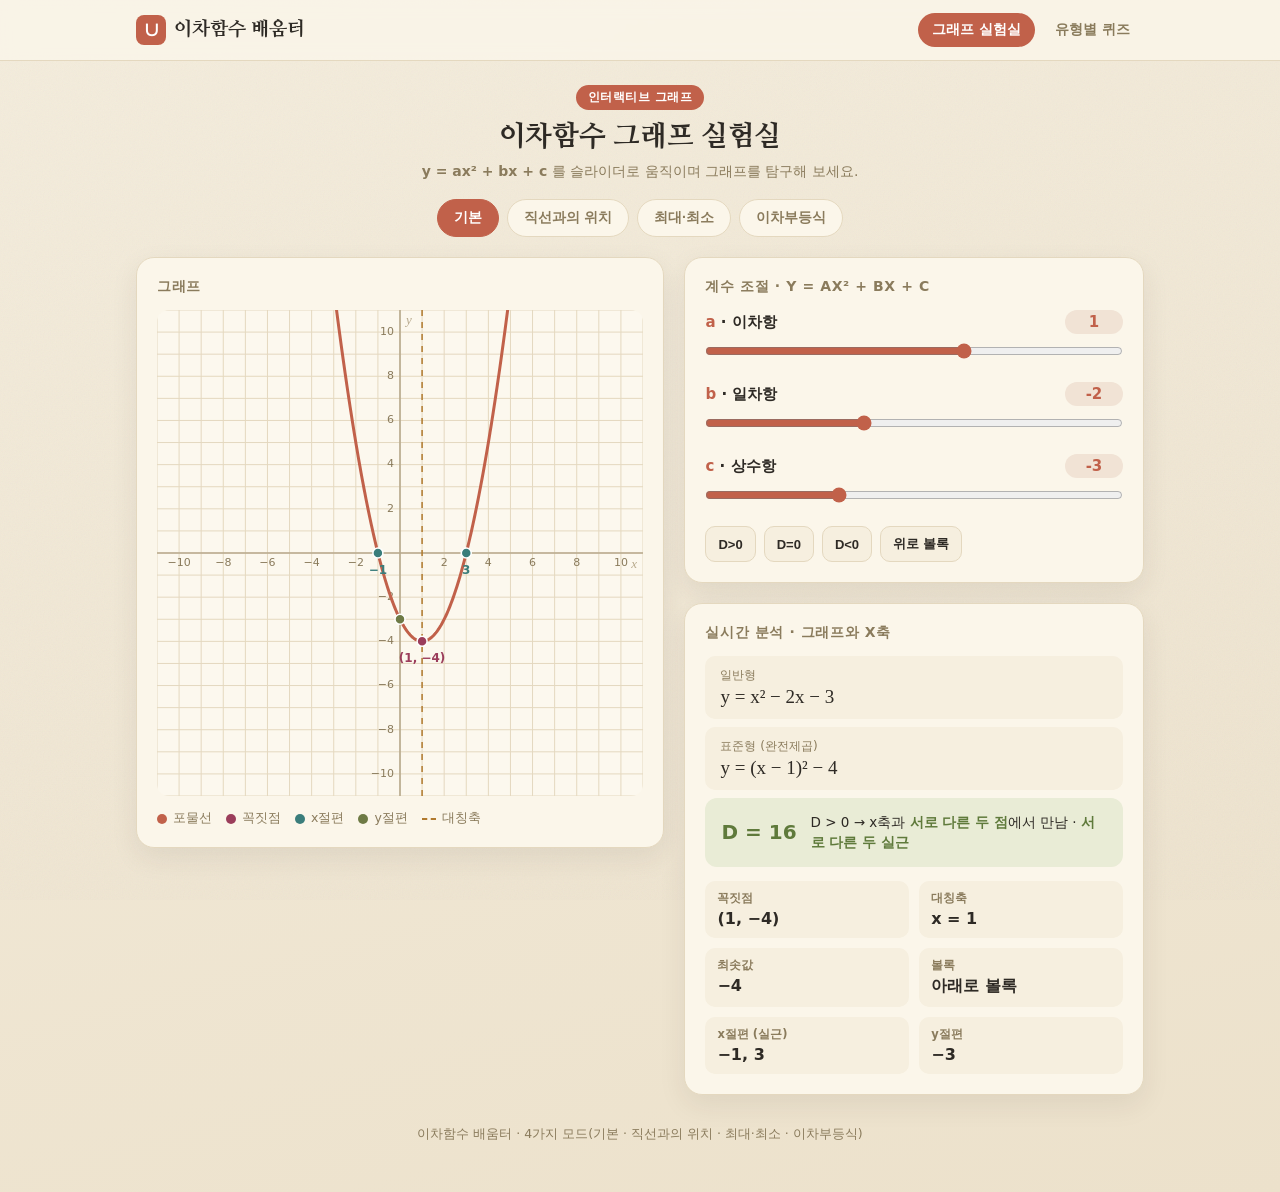
==== commit abd06bc4: "Restyle site with warm paper academic theme AI가 만든 듯한 제너릭한 인상을 줄이기 위해 전면 리스킨: - 팔레트: 인디고/회색 → 크림 종이 " ====
--- a/grapher.html
+++ b/grapher.html
@@ -5,35 +5,39 @@
 <meta name="viewport" content="width=device-width, initial-scale=1.0">
 <title>이차함수 그래프 실험실</title>
 <style>
+    @import url('https://fonts.googleapis.com/css2?family=Nanum+Myeongjo:wght@400;700;800&display=swap');
     * { margin: 0; padding: 0; box-sizing: border-box; }
     :root {
-        --bg: #eef2f8; --card: #ffffff; --ink: #1e293b; --muted: #64748b; --line: #e2e8f0;
-        --accent: #4f46e5; --vertex: #e11d48; --root: #0891b2; --yint: #16a34a; --axis-sym: #a855f7;
-        --line-c: #f59e0b; --xpt: #ea580c;
-        --pos: #16a34a; --pos-bg: #dcfce7; --zero: #d97706; --zero-bg: #fef3c7; --neg: #e11d48; --neg-bg: #ffe4e6;
+        --bg: #F4EDDD; --card: #FBF6EA; --ink: #2E2A25; --muted: #8A7B5C; --line: #E4D8BF;
+        --accent: #C1614A; --vertex: #9B3D5B; --root: #3A7D7B; --yint: #6E7A45; --axis-sym: #B0792E;
+        --line-c: #3E6B8E; --xpt: #A2432F;
+        --pos: #5F7A3B; --pos-bg: #E9ECD6; --zero: #B0792E; --zero-bg: #F3E8CE; --neg: #B23A32; --neg-bg: #F6E1D9;
+        --serif: 'Nanum Myeongjo', Georgia, serif;
     }
     body {
         font-family: system-ui, 'Apple SD Gothic Neo', 'Malgun Gothic', sans-serif;
-        background: linear-gradient(160deg, #eef2f8 0%, #e4e9f5 100%);
+        background: linear-gradient(165deg, #F4EDDD 0%, #ECE1CB 100%);
         color: var(--ink); min-height: 100vh; padding: 0 0 48px;
     }
+    body::before { content: ''; position: fixed; inset: 0; pointer-events: none; z-index: -1;
+        background-image: url("data:image/svg+xml,%3Csvg xmlns='http://www.w3.org/2000/svg' width='140' height='140'%3E%3Cfilter id='n'%3E%3CfeTurbulence type='fractalNoise' baseFrequency='0.85' numOctaves='2' stitchTiles='stitch'/%3E%3C/filter%3E%3Crect width='100%25' height='100%25' filter='url(%23n)' opacity='0.05'/%3E%3C/svg%3E"); }
     .wrap { max-width: 1040px; margin: 0 auto; padding: 0 16px; }
 
     /* 상단 네비게이션 (사이트 공용) */
-    .navbar { background: rgba(255,255,255,0.8); backdrop-filter: blur(8px); border-bottom: 1px solid var(--line);
+    .navbar { background: rgba(251,246,234,0.82); backdrop-filter: blur(8px); border-bottom: 1px solid var(--line);
         position: sticky; top: 0; z-index: 10; margin-bottom: 24px; }
     .navbar .wrap { display: flex; align-items: center; justify-content: space-between; height: 60px; }
-    .brand { font-weight: 800; font-size: 18px; color: var(--ink); text-decoration: none; display: flex; align-items: center; gap: 8px; }
+    .brand { font-family: var(--serif); font-weight: 800; font-size: 19px; color: var(--ink); text-decoration: none; display: flex; align-items: center; gap: 8px; }
     .brand .logo { width: 30px; height: 30px; border-radius: 8px; background: var(--accent); color: #fff;
         display: grid; place-items: center; font-size: 18px; font-family: Georgia, serif; }
     .nav-links { display: flex; gap: 6px; }
     .nav-links a { text-decoration: none; color: var(--muted); font-weight: 600; font-size: 14px;
         padding: 8px 14px; border-radius: 999px; transition: all .15s ease; }
-    .nav-links a:hover { color: var(--accent); background: #eef2ff; }
+    .nav-links a:hover { color: var(--accent); background: #F1E3D5; }
     .nav-links a.active { color: #fff; background: var(--accent); }
 
     header { text-align: center; margin-bottom: 18px; }
-    header h1 { font-size: 26px; letter-spacing: -0.5px; }
+    header h1 { font-family: var(--serif); font-weight: 800; font-size: 28px; letter-spacing: -0.3px; }
     header .tag { display: inline-block; margin-bottom: 10px; padding: 4px 12px; background: var(--accent);
         color: #fff; border-radius: 999px; font-size: 12px; font-weight: 700; letter-spacing: 0.5px; }
     header p { color: var(--muted); margin-top: 8px; font-size: 14px; }
@@ -41,7 +45,7 @@
     /* 모드 탭 */
     .tabs { display: flex; flex-wrap: wrap; gap: 8px; justify-content: center; margin-bottom: 20px; }
     .tab {
-        border: 1px solid var(--line); background: #fff; color: var(--muted);
+        border: 1px solid var(--line); background: var(--card); color: var(--muted);
         padding: 9px 16px; border-radius: 999px; cursor: pointer; font-size: 14px; font-weight: 700;
         transition: all .15s ease;
     }
@@ -51,12 +55,12 @@
     .layout { display: grid; grid-template-columns: 1fr; gap: 20px; }
     @media (min-width: 860px) { .layout { grid-template-columns: 1.15fr 1fr; align-items: start; } }
 
-    .card { background: var(--card); border-radius: 18px; padding: 20px; box-shadow: 0 8px 30px rgba(30,41,59,0.08); }
+    .card { background: var(--card); border-radius: 18px; padding: 20px; border: 1px solid var(--line); box-shadow: 0 10px 28px rgba(46,42,37,0.08); }
     .card + .card { margin-top: 20px; }
     .card h2 { font-size: 14px; color: var(--muted); font-weight: 700; margin-bottom: 14px;
         text-transform: uppercase; letter-spacing: 0.6px; }
 
-    #graph { width: 100%; aspect-ratio: 1 / 1; display: block; border-radius: 12px; background: #fbfcfe; }
+    #graph { width: 100%; aspect-ratio: 1 / 1; display: block; border-radius: 12px; background: #FCF8EE; }
     .legend { display: flex; flex-wrap: wrap; gap: 10px 14px; margin-top: 14px; font-size: 12.5px; color: var(--muted); }
     .legend span { display: inline-flex; align-items: center; gap: 6px; }
     .dot { width: 10px; height: 10px; border-radius: 50%; display: inline-block; }
@@ -68,27 +72,27 @@
     .slider-head { display: flex; justify-content: space-between; align-items: baseline; margin-bottom: 6px; }
     .slider-head label { font-weight: 700; font-size: 15px; }
     .slider-head .coef-name { color: var(--accent); }
-    .chip { font-variant-numeric: tabular-nums; font-weight: 700; background: #eef2ff; color: var(--accent);
+    .chip { font-variant-numeric: tabular-nums; font-weight: 700; background: #F1E3D5; color: var(--accent);
         padding: 3px 12px; border-radius: 999px; font-size: 15px; min-width: 58px; text-align: center; }
     input[type=range] { width: 100%; accent-color: var(--accent); height: 22px; cursor: pointer; }
 
     .presets { display: flex; flex-wrap: wrap; gap: 8px; margin-top: 16px; }
     .presets button, .ineq-btns button {
-        border: 1px solid var(--line); background: #f8fafc; color: var(--ink);
+        border: 1px solid var(--line); background: #F6EFDF; color: var(--ink);
         padding: 8px 12px; border-radius: 10px; cursor: pointer; font-size: 13px; font-weight: 600; transition: all .15s ease; }
-    .presets button:hover, .ineq-btns button:hover { border-color: var(--accent); color: var(--accent); background: #eef2ff; }
+    .presets button:hover, .ineq-btns button:hover { border-color: var(--accent); color: var(--accent); background: #F1E3D5; }
     .ineq-btns { display: grid; grid-template-columns: repeat(4,1fr); gap: 8px; }
     .ineq-btns button.active { background: var(--accent); color: #fff; border-color: var(--accent); }
 
     .mode-ctrl { display: none; }
     .hint { font-size: 12.5px; color: var(--muted); margin-top: 10px; line-height: 1.5; }
 
-    .formula { font-family: 'Cambria Math','Times New Roman',Georgia,serif; font-size: 19px; background: #f8fafc;
+    .formula { font-family: 'Cambria Math','Times New Roman',Georgia,serif; font-size: 19px; background: #F6EFDF;
         border-radius: 10px; padding: 11px 15px; margin-bottom: 8px; overflow-x: auto; white-space: nowrap; }
     .formula .lbl { font-family: system-ui, sans-serif; font-size: 12px; color: var(--muted); display: block; margin-bottom: 2px; }
 
     .stat-grid { display: grid; grid-template-columns: 1fr 1fr; gap: 10px; margin-top: 14px; }
-    .stat { background: #f8fafc; border-radius: 10px; padding: 10px 12px; }
+    .stat { background: #F6EFDF; border-radius: 10px; padding: 10px 12px; }
     .stat.wide { grid-column: 1 / -1; }
     .stat .k { font-size: 11.5px; color: var(--muted); font-weight: 700; }
     .stat .v { font-size: 16px; font-weight: 700; margin-top: 3px; font-variant-numeric: tabular-nums; }
@@ -101,7 +105,7 @@
     .disc.neg .big, .disc.neg .desc b { color: var(--neg); }
     .disc .desc { font-size: 13.5px; line-height: 1.5; }
 
-    .sol { margin-top: 6px; padding: 16px; border-radius: 12px; background: #eef2ff; text-align: center; }
+    .sol { margin-top: 6px; padding: 16px; border-radius: 12px; background: #F1E3D5; text-align: center; }
     .sol .k { font-size: 12px; color: var(--muted); font-weight: 700; }
     .sol .v { font-size: 22px; font-weight: 800; color: var(--accent); margin-top: 6px; font-variant-numeric: tabular-nums; }
 
@@ -169,11 +173,11 @@
                 <!-- 직선 모드 컨트롤 -->
                 <div class="mode-ctrl" id="ctrl-line" style="margin-top:18px;border-top:1px solid var(--line);padding-top:16px">
                     <div class="slider-row">
-                        <div class="slider-head"><label style="color:var(--line-c)">m · 직선 기울기</label><span class="chip" id="chip-m" style="background:#fef3c7;color:#b45309">1</span></div>
+                        <div class="slider-head"><label style="color:var(--line-c)">m · 직선 기울기</label><span class="chip" id="chip-m" style="background:#E1EAF0;color:#2F5A78">1</span></div>
                         <input type="range" id="m" min="-6" max="6" step="0.5" value="1" style="accent-color:var(--line-c)">
                     </div>
                     <div class="slider-row">
-                        <div class="slider-head"><label style="color:var(--line-c)">n · 직선 y절편</label><span class="chip" id="chip-n" style="background:#fef3c7;color:#b45309">0</span></div>
+                        <div class="slider-head"><label style="color:var(--line-c)">n · 직선 y절편</label><span class="chip" id="chip-n" style="background:#E1EAF0;color:#2F5A78">0</span></div>
                         <input type="range" id="n" min="-8" max="8" step="0.5" value="0" style="accent-color:var(--line-c)">
                     </div>
                     <p class="hint">직선 <b>y = mx + n</b> 과 포물선의 교점은 <b>ax²+(b−m)x+(c−n)=0</b> 의 실근. 판별식 D′ 로 위치 관계가 결정됩니다.</p>
@@ -261,18 +265,18 @@
 function drawGrid() {
     const xmin = Math.ceil(-cx / ppu), xmax = Math.floor((W - cx) / ppu);
     const ymin = Math.ceil(-(H - cy) / ppu), ymax = Math.floor(cy / ppu);
-    ctx.lineWidth = 1; ctx.strokeStyle = '#e2e8f0';
+    ctx.lineWidth = 1; ctx.strokeStyle = '#E4D8BF';
     for (let i = xmin; i <= xmax; i++) { ctx.beginPath(); ctx.moveTo(wx(i), 0); ctx.lineTo(wx(i), H); ctx.stroke(); }
     for (let j = ymin; j <= ymax; j++) { ctx.beginPath(); ctx.moveTo(0, wy(j)); ctx.lineTo(W, wy(j)); ctx.stroke(); }
-    ctx.lineWidth = 1.6; ctx.strokeStyle = '#94a3b8';
+    ctx.lineWidth = 1.6; ctx.strokeStyle = '#B7A98C';
     ctx.beginPath(); ctx.moveTo(0, cy); ctx.lineTo(W, cy); ctx.stroke();
     ctx.beginPath(); ctx.moveTo(cx, 0); ctx.lineTo(cx, H); ctx.stroke();
-    ctx.fillStyle = '#64748b'; ctx.font = '11px system-ui';
+    ctx.fillStyle = '#8A7B5C'; ctx.font = '11px system-ui';
     ctx.textAlign = 'center'; ctx.textBaseline = 'top';
     for (let i = xmin; i <= xmax; i++) if (i !== 0 && i % 2 === 0) ctx.fillText(minus(i), wx(i), cy + 5);
     ctx.textAlign = 'right'; ctx.textBaseline = 'middle';
     for (let j = ymin; j <= ymax; j++) if (j !== 0 && j % 2 === 0) ctx.fillText(minus(j), cx - 6, wy(j));
-    ctx.fillStyle = '#94a3b8'; ctx.font = 'italic 13px Georgia';
+    ctx.fillStyle = '#B7A98C'; ctx.font = 'italic 13px Georgia';
     ctx.textAlign = 'right'; ctx.textBaseline = 'top'; ctx.fillText('x', W - 6, cy + 5);
     ctx.textAlign = 'left'; ctx.fillText('y', cx + 6, 4);
 }
@@ -394,7 +398,7 @@
 
     if (isQuad && mode === 'ineq') {
         const sol = solveIneq(a, b, c, ineqType);
-        ctx.fillStyle = 'rgba(225,29,72,0.10)';
+        ctx.fillStyle = 'rgba(178,58,50,0.10)';
         for (const [lo, hi] of sol.bands) {
             const x0 = Math.max(lo, visL()), x1 = Math.min(hi, visR());
             if (x1 > x0) ctx.fillRect(wx(x0), 0, wx(x1) - wx(x0), H);
@@ -402,36 +406,36 @@
     }
     if (isQuad && mode === 'minmax') {
         const lo = Math.min(alpha, beta), hi = Math.max(alpha, beta);
-        ctx.fillStyle = 'rgba(79,70,229,0.10)';
+        ctx.fillStyle = 'rgba(193,97,74,0.10)';
         ctx.fillRect(wx(lo), 0, wx(hi) - wx(lo), H);
-        vline(lo, '#a5b4fc', [5, 5]); vline(hi, '#a5b4fc', [5, 5]);
-    }
-
-    drawCurve('#4f46e5', 3);   // 기본 포물선
+        vline(lo, '#D8B48F', [5, 5]); vline(hi, '#D8B48F', [5, 5]);
+    }
+
+    drawCurve('#C1614A', 3);   // 기본 포물선
 
     if (!isQuad) { updatePanel(false); return; }
 
     if (mode === 'basic') {
         const p = -b / (2 * a), q = c - (b * b) / (4 * a), D = b * b - 4 * a * c;
-        vline(p, '#a855f7', [6, 6]);
+        vline(p, '#B0792E', [6, 6]);
         if (D >= 0) {
             const s = Math.sqrt(D), r1 = (-b - s) / (2 * a), r2 = (-b + s) / (2 * a);
-            marker(r1, 0, '#0891b2', minus(fmt(r1)), 18);
-            if (D > 0) marker(r2, 0, '#0891b2', minus(fmt(r2)), 18);
+            marker(r1, 0, '#3A7D7B', minus(fmt(r1)), 18);
+            if (D > 0) marker(r2, 0, '#3A7D7B', minus(fmt(r2)), 18);
         }
-        marker(0, c, '#16a34a', null);
-        marker(p, q, '#e11d48', '(' + minus(fmt(p)) + ', ' + minus(fmt(q)) + ')', a > 0 ? 18 : -14);
+        marker(0, c, '#6E7A45', null);
+        marker(p, q, '#9B3D5B', '(' + minus(fmt(p)) + ', ' + minus(fmt(q)) + ')', a > 0 ? 18 : -14);
     }
     else if (mode === 'line') {
         // 직선
-        ctx.lineWidth = 2.5; ctx.strokeStyle = '#f59e0b';
+        ctx.lineWidth = 2.5; ctx.strokeStyle = '#3E6B8E';
         ctx.beginPath(); ctx.moveTo(wx(visL()), wy(m * visL() + n)); ctx.lineTo(wx(visR()), wy(m * visR() + n)); ctx.stroke();
         // 교점
         const A = a, B = b - m, C = c - n, D = B * B - 4 * A * C;
         if (D >= 0) {
             const s = Math.sqrt(D), x1 = (-B - s) / (2 * A), x2 = (-B + s) / (2 * A);
-            marker(x1, f(x1), '#ea580c', null);
-            if (D > 0) marker(x2, f(x2), '#ea580c', null);
+            marker(x1, f(x1), '#A2432F', null);
+            if (D > 0) marker(x2, f(x2), '#A2432F', null);
         }
     }
     else if (mode === 'minmax') {
@@ -441,14 +445,14 @@
         if (p >= lo && p <= hi) cand.push({ x: p, y: f(p) });
         let mx = cand[0], mn = cand[0];
         for (const c2 of cand) { if (c2.y > mx.y) mx = c2; if (c2.y < mn.y) mn = c2; }
-        drawCurve('#4f46e5', 4, lo, hi);   // 구간 강조
-        marker(mx.x, mx.y, '#e11d48', '최대', -14);
-        marker(mn.x, mn.y, '#0891b2', '최소', 18);
+        drawCurve('#C1614A', 4, lo, hi);   // 구간 강조
+        marker(mx.x, mx.y, '#9B3D5B', '최대', -14);
+        marker(mn.x, mn.y, '#3A7D7B', '최소', 18);
     }
     else if (mode === 'ineq') {
         const sol = solveIneq(a, b, c, ineqType);
-        for (const [lo, hi] of sol.bands) drawCurve('#e11d48', 4, lo, hi);
-        for (const mk of sol.marks) { if (mk.closed) marker(mk.x, 0, '#e11d48', null); else markerOpen(mk.x, 0, '#e11d48'); }
+        for (const [lo, hi] of sol.bands) drawCurve('#B23A32', 4, lo, hi);
+        for (const mk of sol.marks) { if (mk.closed) marker(mk.x, 0, '#B23A32', null); else markerOpen(mk.x, 0, '#B23A32'); }
     }
     updatePanel(true);
 }
@@ -541,8 +545,8 @@
     let h = `<span><i class="dot" style="background:var(--accent)"></i>포물선</span>`;
     if (mode === 'basic') h += item('var(--vertex)', '꼭짓점') + item('var(--root)', 'x절편') + item('var(--yint)', 'y절편') + `<span><i class="dash"></i>대칭축</span>`;
     else if (mode === 'line') h += `<span><i class="bar" style="background:var(--line-c)"></i>직선 y=mx+n</span>` + item('var(--xpt)', '교점');
-    else if (mode === 'minmax') h += `<span><i class="bar" style="background:#c7d2fe"></i>구간 [α,β]</span>` + item('var(--vertex)', '최대') + item('var(--root)', '최소');
-    else if (mode === 'ineq') h += `<span><i class="bar" style="background:#fecdd3"></i>해 영역</span>` + item('var(--neg)', '만족 구간');
+    else if (mode === 'minmax') h += `<span><i class="bar" style="background:#E3CBB0"></i>구간 [α,β]</span>` + item('var(--vertex)', '최대') + item('var(--root)', '최소');
+    else if (mode === 'ineq') h += `<span><i class="bar" style="background:#EBC7BC"></i>해 영역</span>` + item('var(--neg)', '만족 구간');
     L.innerHTML = h;
 }
 
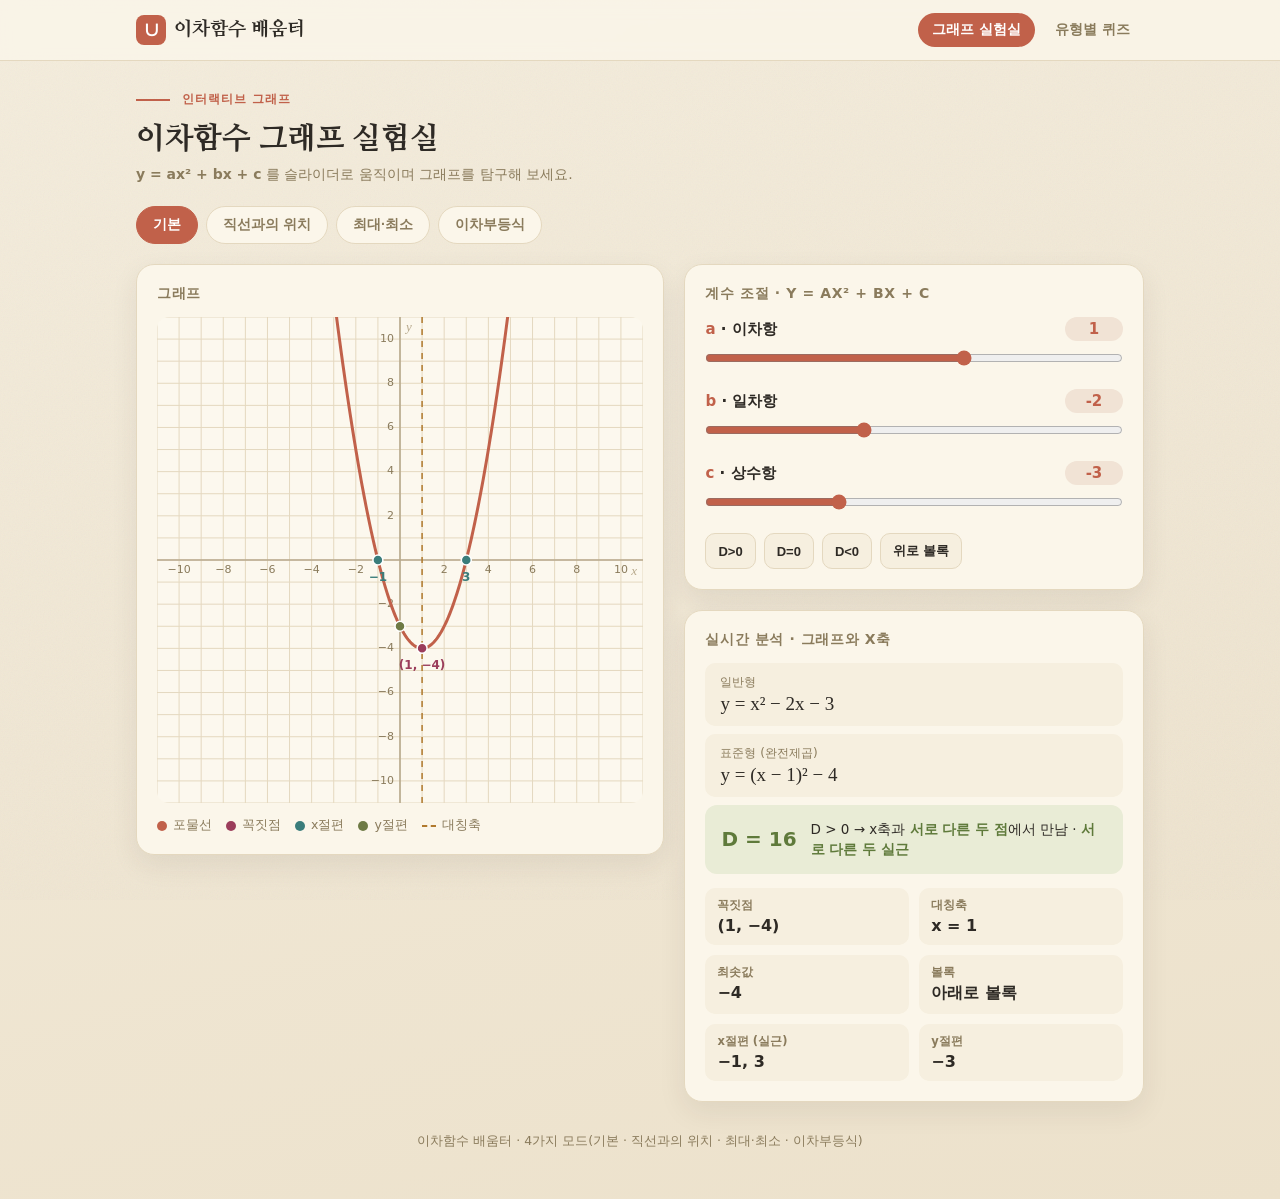
==== commit 58fd1a98: "Redesign layouts to editorial, asymmetric composition 가운데 정렬 + 균일 카드 그리드(전형적 AI 랜딩 패턴)를 걷어내고 비대칭 편집 " ====
--- a/grapher.html
+++ b/grapher.html
@@ -36,14 +36,15 @@
     .nav-links a:hover { color: var(--accent); background: #F1E3D5; }
     .nav-links a.active { color: #fff; background: var(--accent); }
 
-    header { text-align: center; margin-bottom: 18px; }
-    header h1 { font-family: var(--serif); font-weight: 800; font-size: 28px; letter-spacing: -0.3px; }
-    header .tag { display: inline-block; margin-bottom: 10px; padding: 4px 12px; background: var(--accent);
-        color: #fff; border-radius: 999px; font-size: 12px; font-weight: 700; letter-spacing: 0.5px; }
+    header { text-align: left; margin-bottom: 22px; padding-top: 6px; }
+    header h1 { font-family: var(--serif); font-weight: 800; font-size: 30px; letter-spacing: -0.3px; }
+    header .kicker { display: flex; align-items: center; gap: 12px; margin-bottom: 12px; }
+    header .kicker .rule { width: 34px; height: 2px; background: var(--accent); }
+    header .kicker span:last-child { font-size: 12px; letter-spacing: 1px; text-transform: uppercase; color: var(--accent); font-weight: 700; }
     header p { color: var(--muted); margin-top: 8px; font-size: 14px; }
 
     /* 모드 탭 */
-    .tabs { display: flex; flex-wrap: wrap; gap: 8px; justify-content: center; margin-bottom: 20px; }
+    .tabs { display: flex; flex-wrap: wrap; gap: 8px; justify-content: flex-start; margin-bottom: 20px; }
     .tab {
         border: 1px solid var(--line); background: var(--card); color: var(--muted);
         padding: 9px 16px; border-radius: 999px; cursor: pointer; font-size: 14px; font-weight: 700;
@@ -127,7 +128,7 @@
 </nav>
 <div class="wrap">
     <header>
-        <span class="tag">인터랙티브 그래프</span>
+        <div class="kicker"><span class="rule"></span><span>인터랙티브 그래프</span></div>
         <h1>이차함수 그래프 실험실</h1>
         <p><b>y = ax² + bx + c</b> 를 슬라이더로 움직이며 그래프를 탐구해 보세요.</p>
     </header>
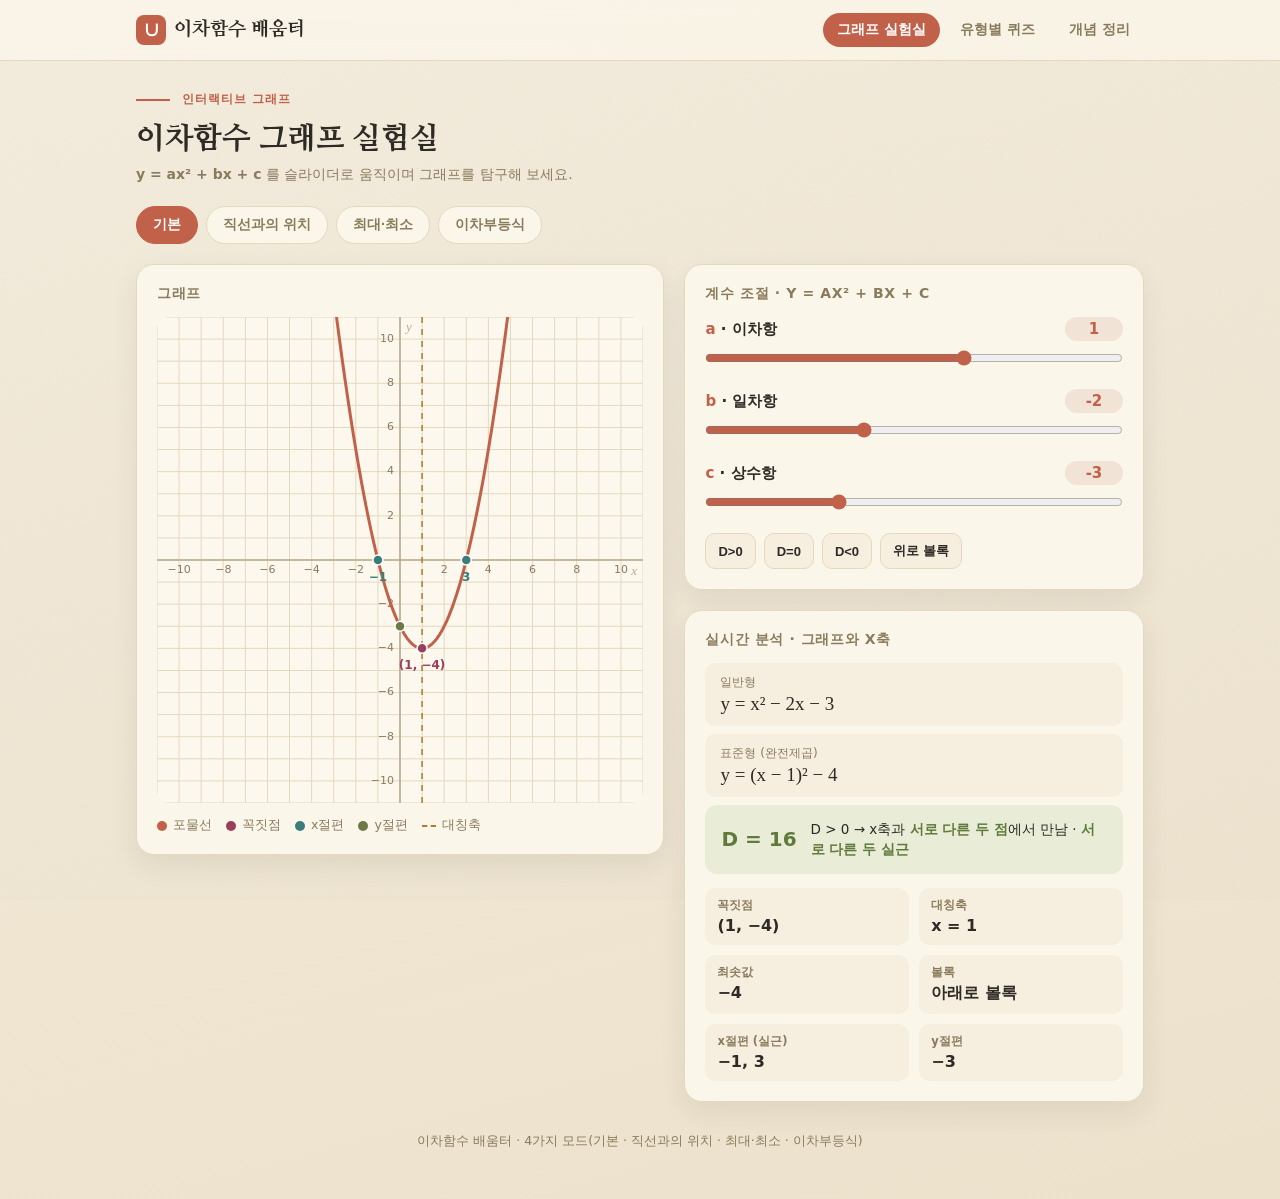
==== commit 34fb089d: "Add concept reference page (개념 정리) 문제집 06·09단원 핵심 개념 페이지 신설: - 06 이차함수: 판별식과 x축 관계(표), 직선과의 위치, 최대·최" ====
--- a/grapher.html
+++ b/grapher.html
@@ -123,6 +123,7 @@
         <div class="nav-links">
             <a href="grapher.html" class="active">그래프 실험실</a>
             <a href="quiz.html">유형별 퀴즈</a>
+            <a href="concept.html">개념 정리</a>
         </div>
     </div>
 </nav>
